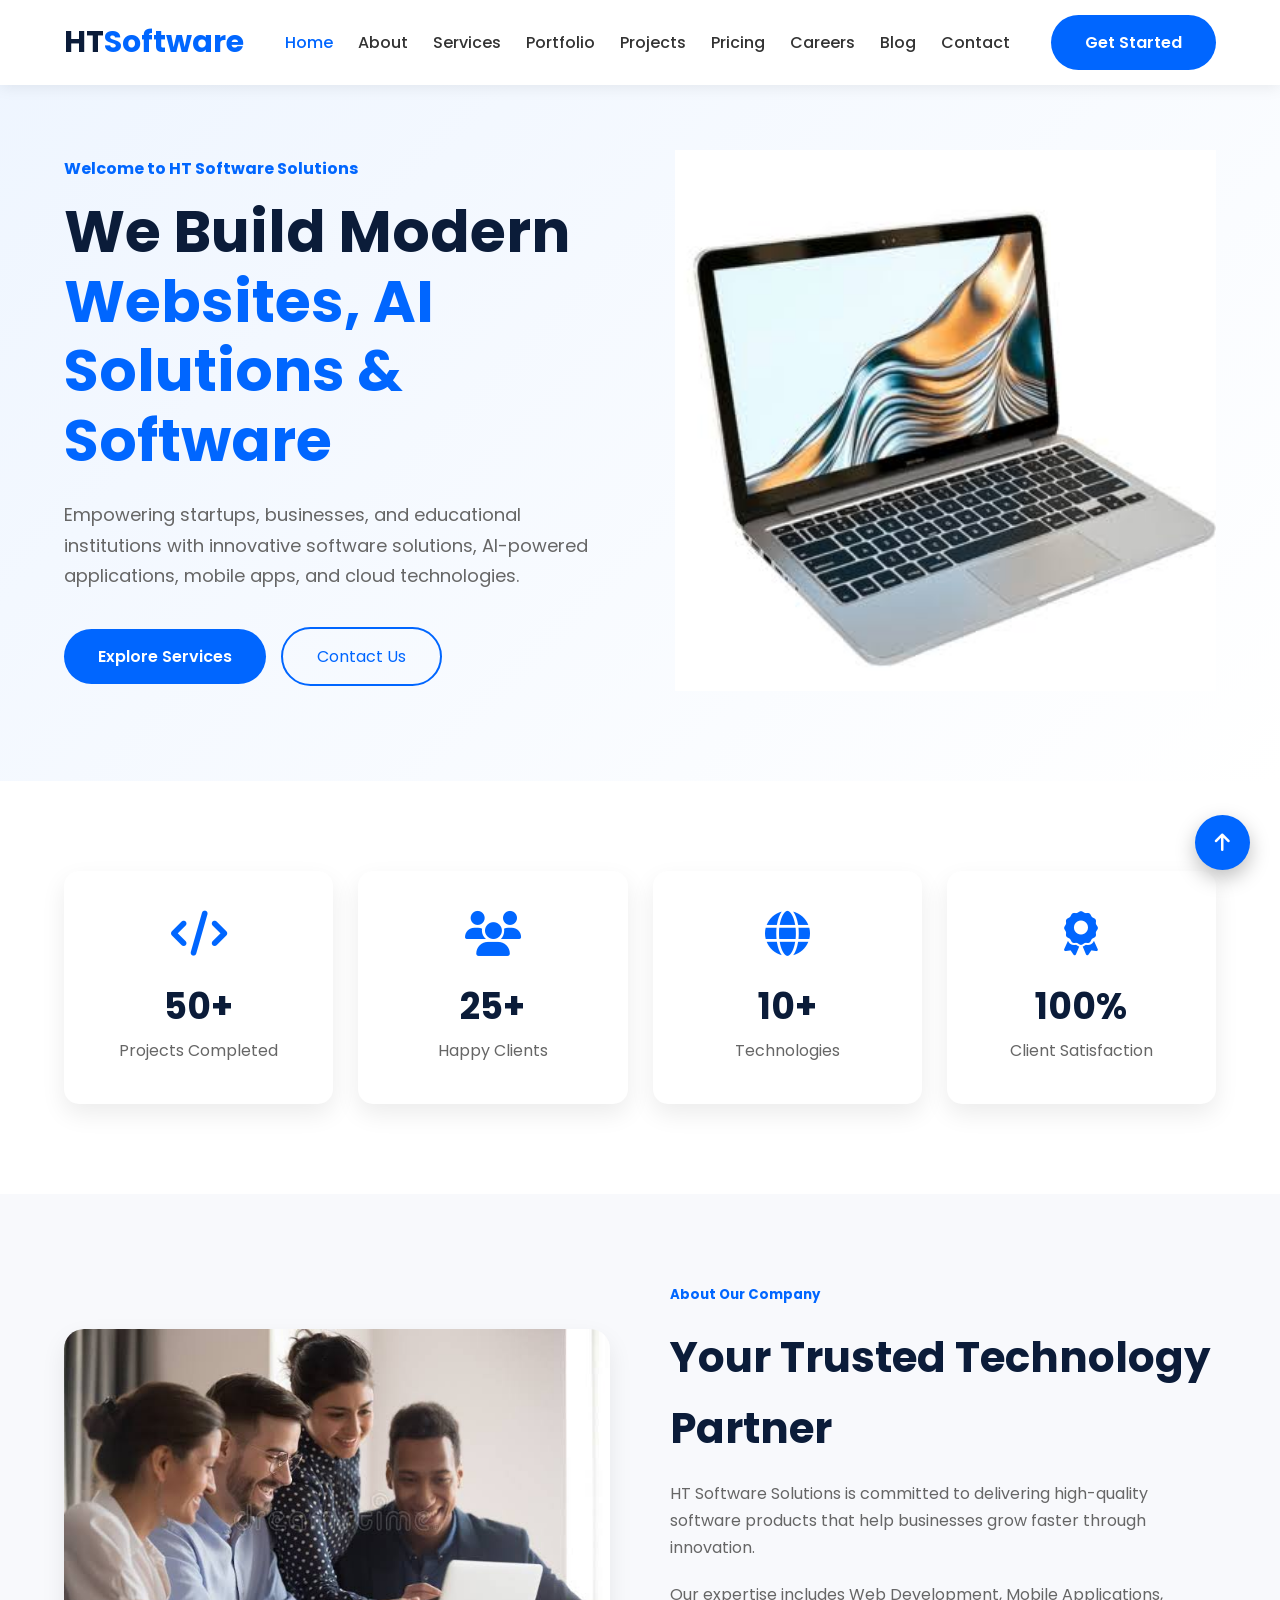
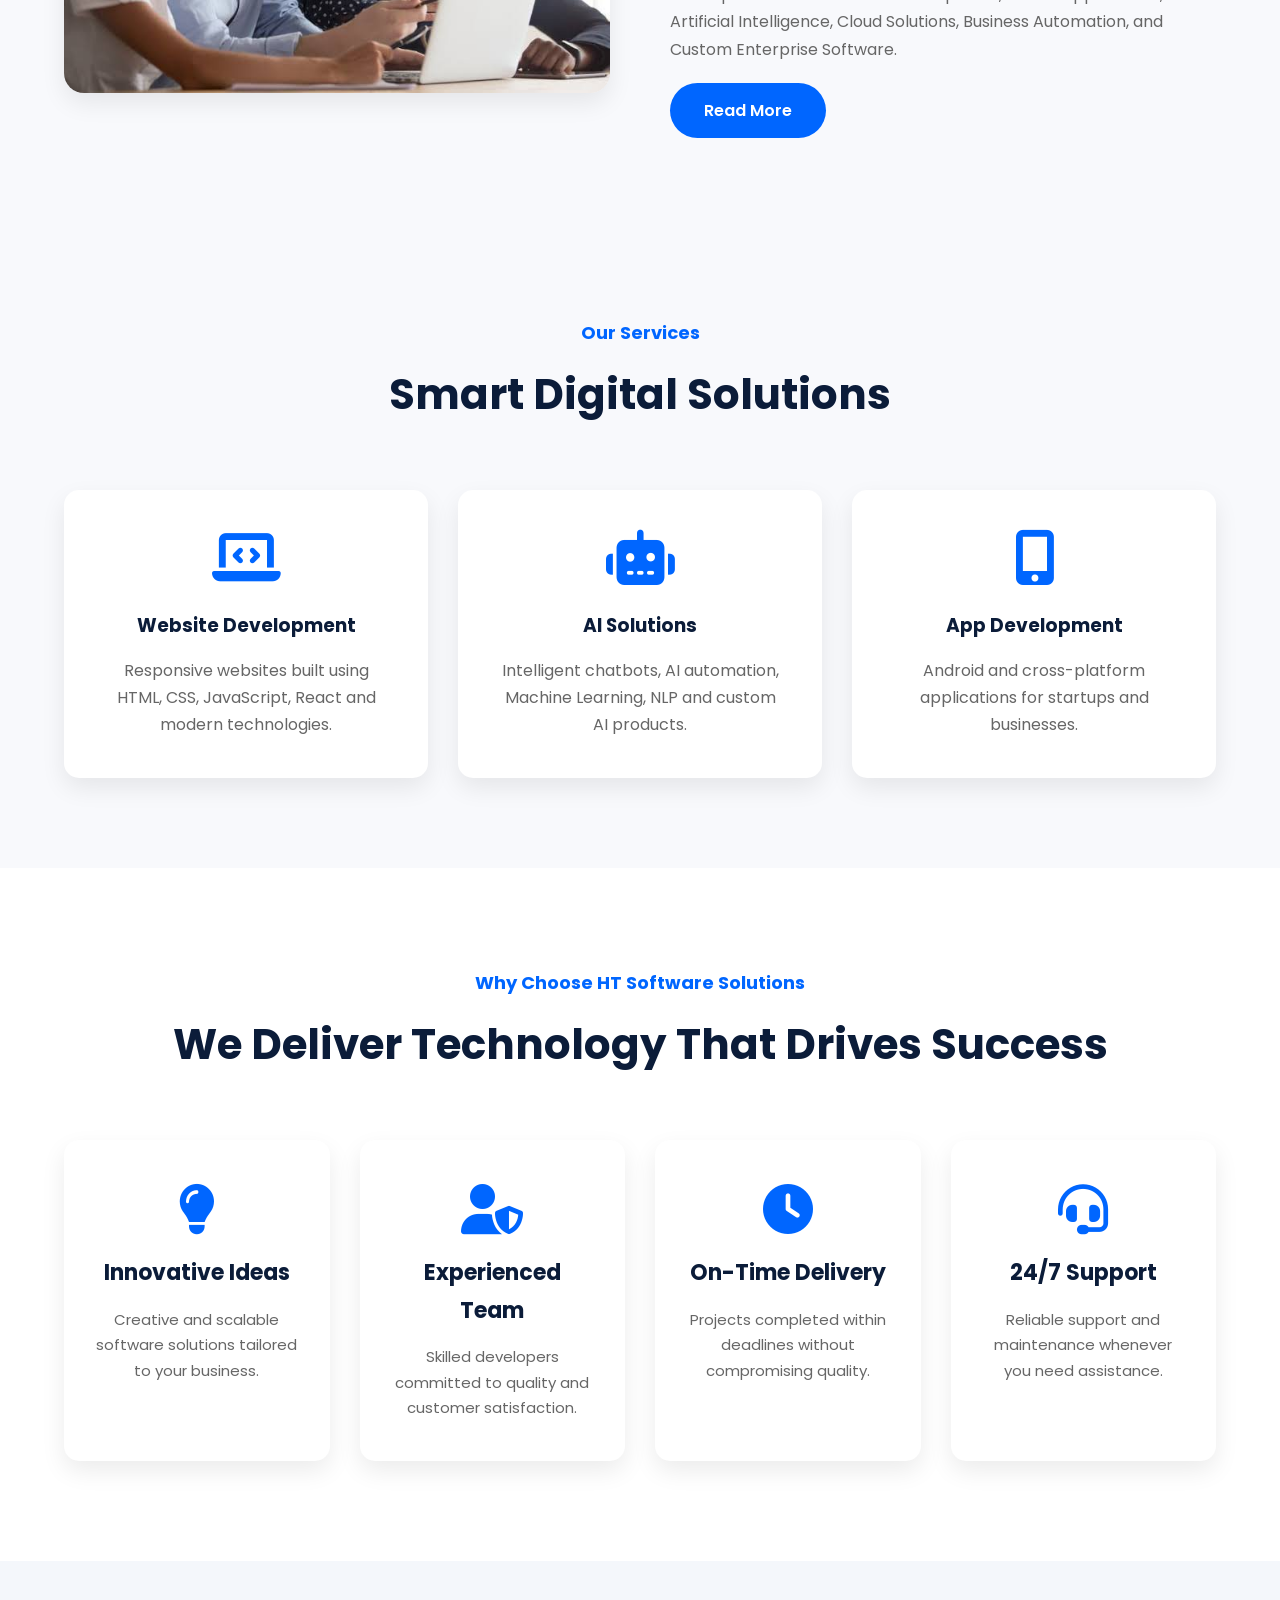
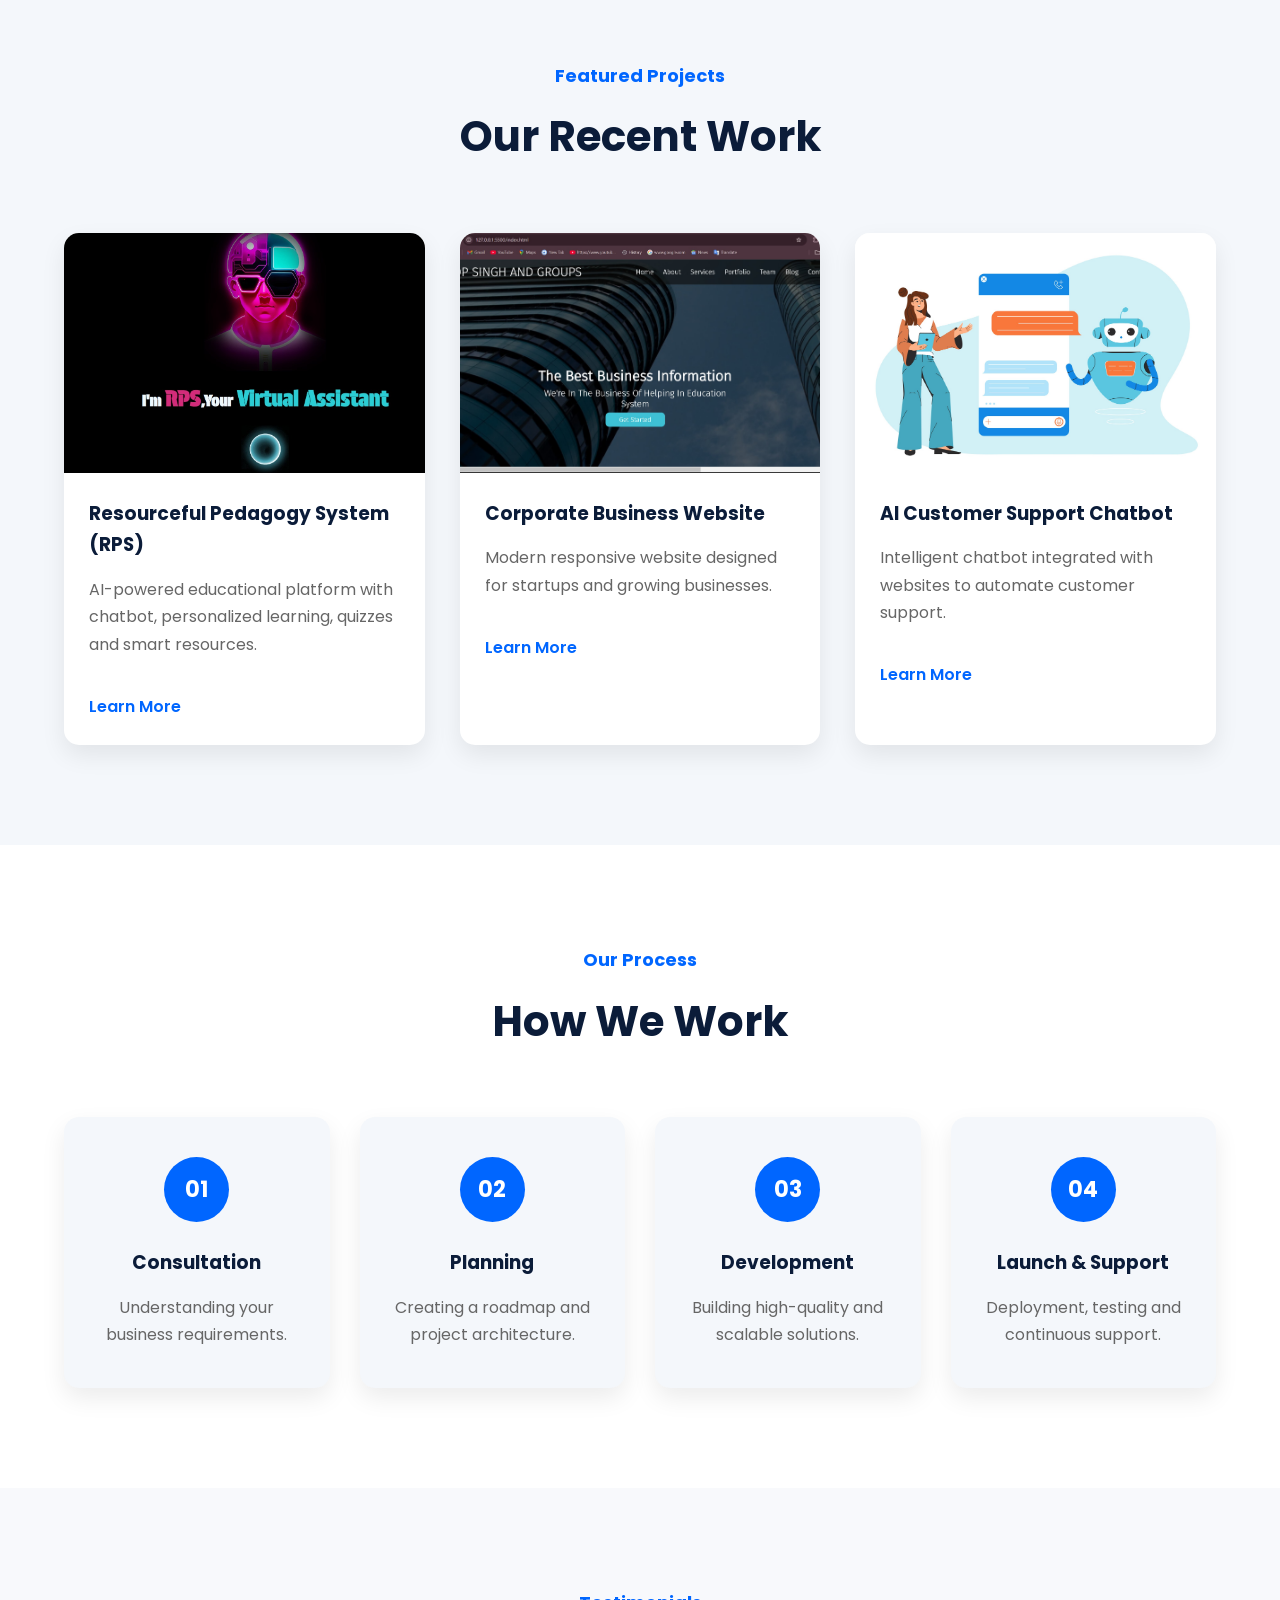
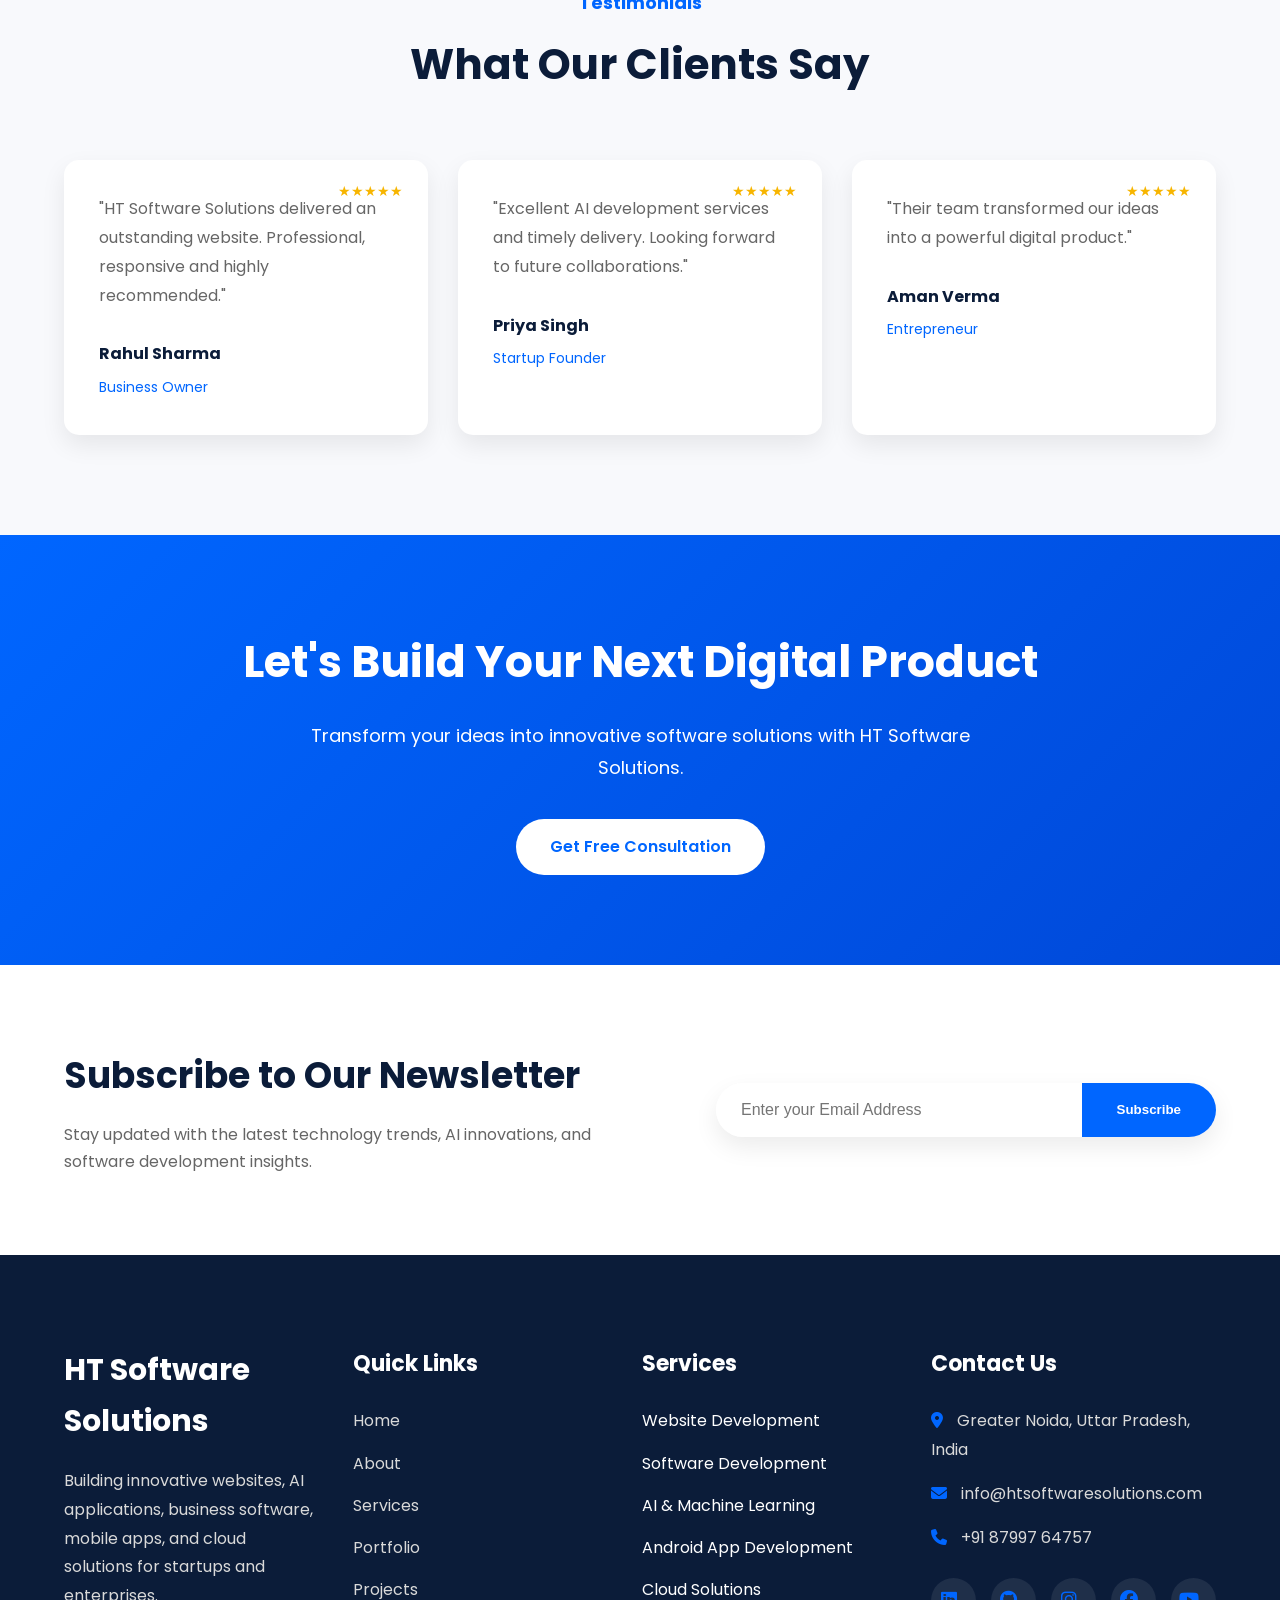
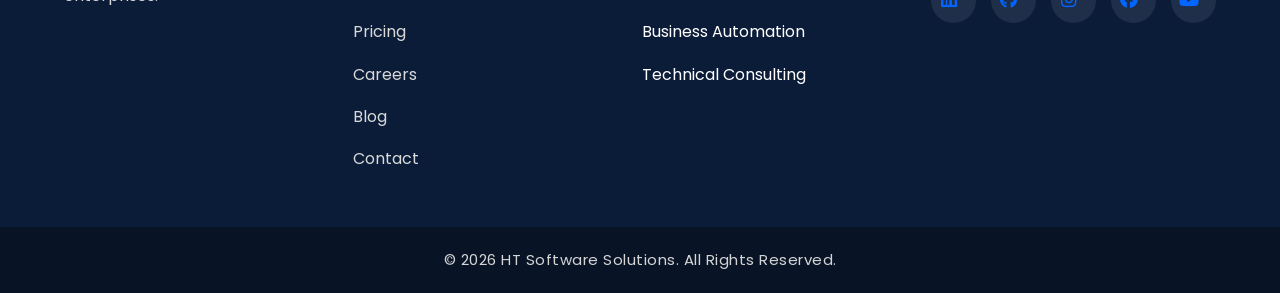
==== index.html @ bf79bd8c "Update index.html" ====
<!DOCTYPE html>
<html lang="en">

<head> 
    <meta charset="UTF-8"> 
    <meta name="viewport" content="width=device-width, initial-scale=1.0"> 
    <title>HT Software Solutions | AI & Software Development</title> 
    <meta name="description" content="HT Software Solutions provides Website Development, AI Solutions, Mobile Apps, Cloud Services and Custom Software Development.">
    <link rel="canonical" href="https://00001himanshu.github.io/HT-Software-Solutions/">

<meta property="og:title" content="HT Software Solutions | AI & Software Development">
<meta property="og:description" content="HT Software Solutions provides Website Development, AI Solutions, Mobile Apps, Cloud Services and Custom Software Development.">
<meta property="og:type" content="website">
<meta property="og:url" content="https://00001himanshu.github.io/HT-Software-Solutions/">
<meta property="og:image" content="https://00001himanshu.github.io/HT-Software-Solutions/favicon.png">

<meta name="twitter:card" content="summary_large_image">
<meta name="twitter:title" content="HT Software Solutions | AI & Software Development">
<meta name="twitter:description" content="Website Development, AI Solutions and Software Development Services.">
<meta name="twitter:image" content="https://00001himanshu.github.io/HT-Software-Solutions/favicon.png">
    
    <link rel="stylesheet" href="style.css"> 
    <link rel="stylesheet" href="responsive.css">
     <link rel="icon" type="image/png" href="favicon.png"> 
    <!-- Google Font --> 
    <link rel="preconnect" href="https://fonts.googleapis.com"> 
    <link href="https://fonts.googleapis.com/css2?family=Poppins:wght@300;400;500;600;700&display=swap" rel="stylesheet"> 
    <!-- Font Awesome -->
    <link rel="stylesheet" href="https://cdnjs.cloudflare.com/ajax/libs/font-awesome/6.6.0/css/all.min.css"> 
    <meta name="google-site-verification" content="qLuI6rU2NaeIdVQPxKvA03P9sPyZYE_vj6pDV_HA2oU" /> 
    <meta name="google-site-verification" content="qLuI6rU2NaeIdVQPxKvA03P9sPyZYE_vj6pDV_HA2oU" /> 
<script type="application/ld+json">
{
  "@context": "https://schema.org",
  "@type": "Organization",
  "name": "HT Software Solutions",
  "url": "https://00001himanshu.github.io/HT-Software-Solutions/",
  "logo": "https://00001himanshu.github.io/HT-Software-Solutions/favicon.png",
  "founder": {
    "@type": "Person",
    "name": "Himanshu Tonger"
  },
  "description": "HT Software Solutions provides Website Development, AI Solutions, Mobile App Development, Cloud Services and Custom Software Development.",
  "sameAs": [
    "https://github.com/00001HIMANSHU",
    "https://www.linkedin.com/in/himanshu-tonger-963310222/"
  ]
}
</script>
</head>
<body>

    <!-- ==========================
            HEADER
    =========================== -->

    <header>

        <div class="container">

            <div class="logo">
                <h2>HT<span>Software</span></h2>
            </div>

            <nav>

                <ul>

                    <li><a href="#" class="active">Home</a></li>

                    <li><a href="about.html">About</a></li>

                    <li><a href="services.html">Services</a></li>

                    <li><a href="portfolio.html">Portfolio</a></li>

                    <li><a href="projects.html">Projects</a></li>

                    <li><a href="pricing.html">Pricing</a></li>

                    <li><a href="careers.html">Careers</a></li>

                    <li><a href="blog.html">Blog</a></li>

                    <li><a href="contact.html">Contact</a></li>

                </ul>

            </nav>

            <a href="contact.html" class="btn">Get Started</a>

        </div>

    </header>

    <!-- ==========================
            HERO SECTION
    =========================== -->

    <section class="hero">

        <div class="container hero-content">

            <div class="hero-left">

                <h4>Welcome to HT Software Solutions</h4>

                <h1>
                    We Build Modern
                    <span>Websites, AI Solutions & Software</span>
                </h1>

                <p>

                    Empowering startups, businesses, and educational
                    institutions with innovative software solutions,
                    AI-powered applications, mobile apps,
                    and cloud technologies.

                </p>

                <div class="hero-buttons">

                    <a href="services.html" class="btn">
                        Explore Services
                    </a>

                    <a href="contact.html" class="btn-outline">
                        Contact Us
                    </a>

                </div>

            </div>

            <div class="hero-right">

                <img src="hero.png"
                    alt="Software Development">

            </div>

        </div>

    </section>

    <!-- ==========================
          COMPANY STATS
    =========================== -->

    <section class="stats">

        <div class="container">

            <div class="stat-box">

                <i class="fa-solid fa-code"></i>

                <h2>50+</h2>

                <p>Projects Completed</p>

            </div>

            <div class="stat-box">

                <i class="fa-solid fa-users"></i>

                <h2>25+</h2>

                <p>Happy Clients</p>

            </div>

            <div class="stat-box">

                <i class="fa-solid fa-globe"></i>

                <h2>10+</h2>

                <p>Technologies</p>

            </div>

            <div class="stat-box">

                <i class="fa-solid fa-award"></i>

                <h2>100%</h2>

                <p>Client Satisfaction</p>

            </div>

        </div>

    </section>

    <!-- ==========================
            ABOUT
    =========================== -->

    <section class="about-home">

        <div class="container about-grid">

            <div class="about-image">

                <img src="about.png"
                    alt="About HT Software Solutions">

            </div>

            <div class="about-text">

                <h5>About Our Company</h5>

                <h2>

                    Your Trusted Technology Partner

                </h2>

                <p>

                    HT Software Solutions is committed to delivering
                    high-quality software products that help businesses
                    grow faster through innovation.

                </p>

                <p>

                    Our expertise includes Web Development,
                    Mobile Applications,
                    Artificial Intelligence,
                    Cloud Solutions,
                    Business Automation,
                    and Custom Enterprise Software.

                </p>

                <a href="about.html" class="btn">

                    Read More

                </a>

            </div>

        </div>

    </section>

    <!-- ==========================
         SERVICES PREVIEW
    =========================== -->

    <section class="services-home">

        <div class="container">

            <div class="section-title">

                <h5>Our Services</h5>

                <h2>

                    Smart Digital Solutions

                </h2>

            </div>

            <div class="service-grid">

                <div class="service-card">

                    <i class="fa-solid fa-laptop-code"></i>

                    <h3>Website Development</h3>

                    <p>

                        Responsive websites built using
                        HTML, CSS, JavaScript,
                        React and modern technologies.

                    </p>

                </div>

                <div class="service-card">

                    <i class="fa-solid fa-robot"></i>

                    <h3>AI Solutions</h3>

                    <p>

                        Intelligent chatbots,
                        AI automation,
                        Machine Learning,
                        NLP and custom AI products.

                    </p>

                </div>

                <div class="service-card">

                    <i class="fa-solid fa-mobile-screen-button"></i>

                    <h3>App Development</h3>

                    <p>

                        Android and cross-platform
                        applications for startups
                        and businesses.

                    </p>

                </div>

            </div>

        </div>

    </section>
        <!-- ==========================
          WHY CHOOSE US
    =========================== -->

    <section class="why-us">

        <div class="container">

            <div class="section-title">

                <h5>Why Choose HT Software Solutions</h5>

                <h2>We Deliver Technology That Drives Success</h2>

            </div>

            <div class="why-grid">

                <div class="why-card">
                    <i class="fa-solid fa-lightbulb"></i>
                    <h3>Innovative Ideas</h3>
                    <p>Creative and scalable software solutions tailored to your business.</p>
                </div>

                <div class="why-card">
                    <i class="fa-solid fa-user-shield"></i>
                    <h3>Experienced Team</h3>
                    <p>Skilled developers committed to quality and customer satisfaction.</p>
                </div>

                <div class="why-card">
                    <i class="fa-solid fa-clock"></i>
                    <h3>On-Time Delivery</h3>
                    <p>Projects completed within deadlines without compromising quality.</p>
                </div>

                <div class="why-card">
                    <i class="fa-solid fa-headset"></i>
                    <h3>24/7 Support</h3>
                    <p>Reliable support and maintenance whenever you need assistance.</p>
                </div>

            </div>

        </div>

    </section>

    <!-- ==========================
          FEATURED PROJECTS
    =========================== -->

    <section class="projects">

        <div class="container">

            <div class="section-title">

                <h5>Featured Projects</h5>

                <h2>Our Recent Work</h2>

            </div>

            <div class="project-grid">

                <div class="project-card">

                    <img src="project1.jpg" alt="RPS Project">

                    <div class="project-content">

                        <h3>Resourceful Pedagogy System (RPS)</h3>

                        <p>
                            AI-powered educational platform with chatbot,
                            personalized learning, quizzes and smart resources.
                        </p>

                        <a href="projects.html" class="btn-small">
                            Learn More
                        </a>

                    </div>

                </div>

                <div class="project-card">

                    <img src="project2.jpg" alt="Business Website">

                    <div class="project-content">

                        <h3>Corporate Business Website</h3>

                        <p>
                            Modern responsive website designed for startups
                            and growing businesses.
                        </p>

                        <a href="projects.html" class="btn-small">
                            Learn More
                        </a>

                    </div>

                </div>

                <div class="project-card">

                    <img src="project3.jpg" alt="AI Chatbot">

                    <div class="project-content">

                        <h3>AI Customer Support Chatbot</h3>

                        <p>
                            Intelligent chatbot integrated with websites
                            to automate customer support.
                        </p>

                        <a href="projects.html" class="btn-small">
                            Learn More
                        </a>

                    </div>

                </div>

            </div>

        </div>

    </section>

    <!-- ==========================
            OUR PROCESS
    =========================== -->

    <section class="process">

        <div class="container">

            <div class="section-title">

                <h5>Our Process</h5>

                <h2>How We Work</h2>

            </div>

            <div class="process-grid">

                <div class="process-card">
                    <span>01</span>
                    <h3>Consultation</h3>
                    <p>Understanding your business requirements.</p>
                </div>

                <div class="process-card">
                    <span>02</span>
                    <h3>Planning</h3>
                    <p>Creating a roadmap and project architecture.</p>
                </div>

                <div class="process-card">
                    <span>03</span>
                    <h3>Development</h3>
                    <p>Building high-quality and scalable solutions.</p>
                </div>

                <div class="process-card">
                    <span>04</span>
                    <h3>Launch & Support</h3>
                    <p>Deployment, testing and continuous support.</p>
                </div>

            </div>

        </div>

    </section>

    <!-- ==========================
            TESTIMONIALS
    =========================== -->

    <section class="testimonials">

        <div class="container">

            <div class="section-title">

                <h5>Testimonials</h5>

                <h2>What Our Clients Say</h2>

            </div>

            <div class="testimonial-grid">

                <div class="testimonial-card">

                    <p>
                        "HT Software Solutions delivered an outstanding website.
                        Professional, responsive and highly recommended."
                    </p>

                    <h4>Rahul Sharma</h4>

                    <span>Business Owner</span>

                </div>

                <div class="testimonial-card">

                    <p>
                        "Excellent AI development services and timely delivery.
                        Looking forward to future collaborations."
                    </p>

                    <h4>Priya Singh</h4>

                    <span>Startup Founder</span>

                </div>

                <div class="testimonial-card">

                    <p>
                        "Their team transformed our ideas into a powerful
                        digital product."
                    </p>

                    <h4>Aman Verma</h4>

                    <span>Entrepreneur</span>

                </div>

            </div>

        </div>

    </section>

    <!-- ==========================
            CALL TO ACTION
    =========================== -->

    <section class="cta">

        <div class="container">

            <h2>Let's Build Your Next Digital Product</h2>

            <p>
                Transform your ideas into innovative software solutions with
                HT Software Solutions.
            </p>

            <a href="contact.html" class="btn">
                Get Free Consultation
            </a>

        </div>

    </section>
        <!-- ==========================
            NEWSLETTER
    =========================== -->

    <section class="newsletter">

        <div class="container newsletter-content">

            <div class="newsletter-text">

                <h2>Subscribe to Our Newsletter</h2>

                <p>
                    Stay updated with the latest technology trends,
                    AI innovations, and software development insights.
                </p>

            </div>

            <div class="newsletter-form">

                <form>

                    <input type="email"
                        placeholder="Enter your Email Address">

                    <button type="submit" class="btn">
                        Subscribe
                    </button>

                </form>

            </div>

        </div>

    </section>

    <!-- ==========================
            FOOTER
    =========================== -->

    <footer>

        <div class="container footer-grid">

            <!-- Company -->

            <div class="footer-box">

                <h2>HT Software Solutions</h2>

                <p>

                    Building innovative websites,
                    AI applications,
                    business software,
                    mobile apps,
                    and cloud solutions for startups
                    and enterprises.

                </p>

            </div>

            <!-- Quick Links -->

            <div class="footer-box">

                <h3>Quick Links</h3>

                <ul>

                    <li><a href="#">Home</a></li>

                    <li><a href="about.html">About</a></li>

                    <li><a href="services.html">Services</a></li>

                    <li><a href="portfolio.html">Portfolio</a></li>

                    <li><a href="projects.html">Projects</a></li>

                    <li><a href="pricing.html">Pricing</a></li>

                    <li><a href="careers.html">Careers</a></li>

                    <li><a href="blog.html">Blog</a></li>

                    <li><a href="contact.html">Contact</a></li>

                </ul>

            </div>

            <!-- Services -->

            <div class="footer-box">

                <h3>Services</h3>

                <ul>

                    <li>Website Development</li>

                    <li>Software Development</li>

                    <li>AI & Machine Learning</li>

                    <li>Android App Development</li>

                    <li>Cloud Solutions</li>

                    <li>Business Automation</li>

                    <li>Technical Consulting</li>

                </ul>

            </div>

            <!-- Contact -->

            <div class="footer-box">

                <h3>Contact Us</h3>

                <p>

                    <i class="fa-solid fa-location-dot"></i>

                    Greater Noida, Uttar Pradesh, India

                </p>

                <p>

                    <i class="fa-solid fa-envelope"></i>

                    info@htsoftwaresolutions.com

                </p>

                <p>

                    <i class="fa-solid fa-phone"></i>

                    +91 87997 64757 

                </p>

                <div class="social-icons">

                    <a href="https://www.linkedin.com/in/himanshu-tonger-963310222/"><i class="fab fa-linkedin"></i></a>

                    <a href="https://github.com/00001HIMANSHU"><i class="fab fa-github"></i></a>

                    <a href="#"><i class="fab fa-instagram"></i></a>

                    <a href="#"><i class="fab fa-facebook"></i></a>

                    <a href="#"><i class="fab fa-youtube"></i></a>

                </div>

            </div>

        </div>

    </footer>

    <!-- Copyright -->

    <section class="copyright">

        <div class="container">

            <p>

                © 2026 HT Software Solutions.
                All Rights Reserved.

            </p>

        </div>

    </section>

    <!-- Back To Top Button -->

    <button id="topBtn">

        <i class="fa-solid fa-arrow-up"></i>

    </button>

    <!-- JavaScript -->

    <script src="js/script.js"></script>

</body>

</html>
---- style.css ----
/*======================================
        HT SOFTWARE SOLUTIONS
            STYLE.CSS
=======================================*/

/* Google Font */

@import url('https://fonts.googleapis.com/css2?family=Poppins:wght@300;400;500;600;700;800&display=swap');

/*======================================
            RESET
=======================================*/

*{
    margin:0;
    padding:0;
    box-sizing:border-box;
    scroll-behavior:smooth;
}

html{
    scroll-behavior:smooth;
}

body{

    font-family:'Poppins',sans-serif;
    background:#f8f9fc;
    color:#222;
    line-height:1.7;

}

/*======================================
        ROOT COLORS
=======================================*/

:root{

    --primary:#0066ff;
    --secondary:#0b1c39;
    --white:#ffffff;
    --light:#f4f7fb;
    --dark:#111827;
    --gray:#666;
    --shadow:0 10px 25px rgba(0,0,0,.08);
    --radius:12px;

}

/*======================================
        COMMON
=======================================*/

.container{

    width:90%;
    max-width:1200px;
    margin:auto;

}

section{

    padding:90px 0;

}

img{

    width:100%;
    display:block;

}

a{

    text-decoration:none;

}

ul{

    list-style:none;

}

.section-title{

    text-align:center;
    margin-bottom:60px;

}

.section-title h5{

    color:var(--primary);
    font-size:18px;
    margin-bottom:10px;

}

.section-title h2{

    font-size:42px;
    color:var(--secondary);

}

/*======================================
        BUTTONS
=======================================*/

.btn{

    display:inline-block;
    padding:14px 34px;
    background:var(--primary);
    color:#fff;
    border-radius:50px;
    transition:.4s;
    font-weight:600;

}

.btn:hover{

    background:var(--secondary);
    transform:translateY(-3px);

}

.btn-outline{

    display:inline-block;
    padding:14px 34px;
    border:2px solid var(--primary);
    border-radius:50px;
    color:var(--primary);
    margin-left:15px;
    transition:.4s;

}

.btn-outline:hover{

    background:var(--primary);
    color:#fff;

}

.btn-small{

    display:inline-block;
    margin-top:15px;
    color:var(--primary);
    font-weight:600;

}

/*======================================
        HEADER
=======================================*/

header{

    position:fixed;
    top:0;
    left:0;
    width:100%;
    background:#fff;
    z-index:999;
    box-shadow:0 2px 15px rgba(0,0,0,.08);

}

header .container{

    display:flex;
    justify-content:space-between;
    align-items:center;
    height:85px;

}

.logo h2{

    color:var(--secondary);
    font-size:30px;

}

.logo span{

    color:var(--primary);

}

nav ul{

    display:flex;
    gap:25px;

}

nav ul li a{

    color:#333;
    font-weight:500;
    transition:.3s;

}

nav ul li a:hover{

    color:var(--primary);

}

.active{

    color:var(--primary);

}

/*======================================
        HERO
=======================================*/

.hero{

    padding-top:150px;
    background:linear-gradient(135deg,#eef5ff,#ffffff);

}

.hero-content{

    display:grid;
    grid-template-columns:repeat(2,1fr);
    align-items:center;
    gap:70px;

}

.hero-left h4{

    color:var(--primary);
    margin-bottom:15px;

}

.hero-left h1{

    font-size:58px;
    color:var(--secondary);
    line-height:1.2;
    margin-bottom:25px;

}

.hero-left h1 span{

    color:var(--primary);

}

.hero-left p{

    color:#666;
    font-size:18px;
    margin-bottom:35px;

}

.hero-buttons{

    display:flex;
    align-items:center;

}

.hero-right img{

    animation:float 4s ease-in-out infinite;

}

/*======================================
        STATS
=======================================*/

.stats{

    background:#fff;

}

.stats .container{

    display:grid;
    grid-template-columns:repeat(4,1fr);
    gap:25px;

}

.stat-box{

    background:#fff;
    text-align:center;
    padding:40px 25px;
    border-radius:15px;
    box-shadow:var(--shadow);
    transition:.4s;

}

.stat-box:hover{

    transform:translateY(-10px);

}

.stat-box i{

    font-size:45px;
    color:var(--primary);
    margin-bottom:20px;

}

.stat-box h2{

    color:var(--secondary);
    font-size:36px;

}

.stat-box p{

    color:#666;

}

/*======================================
        ABOUT
=======================================*/

.about-grid{

    display:grid;
    grid-template-columns:repeat(2,1fr);
    gap:60px;
    align-items:center;

}

.about-text h5{

    color:var(--primary);

}

.about-text h2{

    font-size:42px;
    color:var(--secondary);
    margin:15px 0;

}

.about-text p{

    color:#666;
    margin-bottom:20px;

}

.about-image img{

    border-radius:20px;
    box-shadow:var(--shadow);

}

/*======================================
        SERVICES
=======================================*/

.services-home{

    background:#f8f9fc;

}

.service-grid{

    display:grid;
    grid-template-columns:repeat(3,1fr);
    gap:30px;

}

.service-card{

    background:#fff;
    border-radius:15px;
    padding:40px;
    text-align:center;
    transition:.4s;
    box-shadow:var(--shadow);

}

.service-card:hover{

    transform:translateY(-10px);

}

.service-card i{

    font-size:55px;
    color:var(--primary);
    margin-bottom:25px;

}

.service-card h3{

    color:var(--secondary);
    margin-bottom:15px;

}

.service-card p{

    color:#666;

}

/*======================================
        FLOAT ANIMATION
=======================================*/

@keyframes float{

0%{

transform:translateY(0px);

}

50%{

transform:translateY(-18px);

}

100%{

transform:translateY(0px);

}

}
/*======================================
        WHY CHOOSE US
=======================================*/

.why-us{
    background:#ffffff;
}

.why-grid{
    display:grid;
    grid-template-columns:repeat(4,1fr);
    gap:30px;
    margin-top:50px;
}

.why-card{
    background:#fff;
    padding:40px 30px;
    border-radius:15px;
    text-align:center;
    box-shadow:var(--shadow);
    transition:.4s;
    border-top:4px solid transparent;
}

.why-card:hover{
    transform:translateY(-10px);
    border-top:4px solid var(--primary);
}

.why-card i{
    font-size:50px;
    color:var(--primary);
    margin-bottom:20px;
}

.why-card h3{
    color:var(--secondary);
    margin-bottom:15px;
    font-size:22px;
}

.why-card p{
    color:var(--gray);
    font-size:15px;
}


/*======================================
        FEATURED PROJECTS
=======================================*/

.projects{
    background:var(--light);
}

.project-grid{
    display:grid;
    grid-template-columns:repeat(3,1fr);
    gap:35px;
    margin-top:50px;
}

.project-card{
    background:#fff;
    border-radius:15px;
    overflow:hidden;
    box-shadow:var(--shadow);
    transition:.4s;
}

.project-card:hover{
    transform:translateY(-10px);
}

.project-card img{
    width:100%;
    height:240px;
    object-fit:cover;
}

.project-content{
    padding:25px;
}

.project-content h3{
    color:var(--secondary);
    margin-bottom:15px;
}

.project-content p{
    color:var(--gray);
    margin-bottom:20px;
}

.project-content .btn-small{
    color:var(--primary);
    font-weight:600;
}

.project-content .btn-small:hover{
    color:var(--secondary);
}


/*======================================
        OUR PROCESS
=======================================*/

.process{
    background:#fff;
}

.process-grid{
    display:grid;
    grid-template-columns:repeat(4,1fr);
    gap:30px;
    margin-top:60px;
}

.process-card{
    background:var(--light);
    border-radius:15px;
    padding:40px 25px;
    text-align:center;
    position:relative;
    transition:.4s;
    box-shadow:var(--shadow);
}

.process-card:hover{
    background:var(--primary);
    transform:translateY(-8px);
}

.process-card span{

    width:65px;
    height:65px;

    background:var(--primary);
    color:#fff;

    display:flex;
    align-items:center;
    justify-content:center;

    margin:auto;
    margin-bottom:25px;

    border-radius:50%;

    font-size:22px;
    font-weight:700;

}

.process-card:hover span{
    background:#fff;
    color:var(--primary);
}

.process-card h3{
    color:var(--secondary);
    margin-bottom:15px;
}

.process-card:hover h3{
    color:#fff;
}

.process-card p{
    color:var(--gray);
}

.process-card:hover p{
    color:#fff;
}


/*======================================
        SECTION SPACING
=======================================*/

.projects,
.process,
.why-us{

    padding:100px 0;

}


/*======================================
        CARD HOVER EFFECT
=======================================*/

.project-card,
.process-card,
.why-card{

    cursor:pointer;

}


/*======================================
        IMAGE EFFECTS
=======================================*/

.project-card img{

    transition:.5s;

}

.project-card:hover img{

    transform:scale(1.08);

}


/*======================================
        SCROLL ANIMATION READY
=======================================*/

.reveal{

    opacity:0;
    transform:translateY(60px);
    transition:all .8s ease;

}

.reveal.active{

    opacity:1;
    transform:translateY(0);

}


/*======================================
        SMOOTH TRANSITIONS
=======================================*/

.project-card,
.project-content,
.why-card,
.process-card{

    transition:all .4s ease;

}
/*======================================
        TESTIMONIALS SECTION
=======================================*/

.testimonials{
    background:#f8f9fc;
    padding:100px 0;
}

.testimonial-grid{
    display:grid;
    grid-template-columns:repeat(3,1fr);
    gap:30px;
    margin-top:50px;
}

.testimonial-card{

    background:#fff;
    padding:35px;
    border-radius:15px;
    box-shadow:var(--shadow);
    transition:.4s;
    position:relative;
    overflow:hidden;

}

.testimonial-card::before{

    content:"★★★★★";
    position:absolute;
    top:20px;
    right:25px;
    color:#f7b500;
    font-size:14px;

}

.testimonial-card:hover{

    transform:translateY(-10px);

}

.testimonial-card p{

    color:var(--gray);
    margin-bottom:30px;
    line-height:1.8;

}

.testimonial-card h4{

    color:var(--secondary);
    margin-bottom:5px;

}

.testimonial-card span{

    color:var(--primary);
    font-size:14px;

}


/*======================================
        CALL TO ACTION
=======================================*/

.cta{

    padding:90px 0;
    background:linear-gradient(135deg,var(--primary),#0048d8);
    color:#fff;
    text-align:center;

}

.cta h2{

    font-size:44px;
    margin-bottom:20px;

}

.cta p{

    max-width:700px;
    margin:0 auto 35px;
    font-size:18px;
    line-height:1.8;

}

.cta .btn{

    background:#fff;
    color:var(--primary);
    font-weight:600;

}

.cta .btn:hover{

    background:var(--secondary);
    color:#fff;

}


/*======================================
        NEWSLETTER
=======================================*/

.newsletter{

    padding:80px 0;
    background:#ffffff;

}

.newsletter-content{

    display:flex;
    justify-content:space-between;
    align-items:center;
    gap:40px;
    flex-wrap:wrap;

}

.newsletter-text{

    flex:1;

}

.newsletter-text h2{

    color:var(--secondary);
    margin-bottom:15px;
    font-size:36px;

}

.newsletter-text p{

    color:var(--gray);
    max-width:550px;

}

.newsletter-form{

    flex:1;
    display:flex;
    justify-content:flex-end;

}

.newsletter-form form{

    width:100%;
    max-width:500px;
    display:flex;
    background:#fff;
    border-radius:60px;
    overflow:hidden;
    box-shadow:var(--shadow);

}

.newsletter-form input{

    flex:1;
    border:none;
    outline:none;
    padding:18px 25px;
    font-size:16px;

}

.newsletter-form button{

    border:none;
    border-radius:0;
    cursor:pointer;
    padding:0 35px;

}


/*======================================
        HOVER EFFECTS
=======================================*/

.newsletter-form button:hover{

    background:var(--secondary);

}

.testimonial-card,
.cta .btn,
.newsletter-form button{

    transition:.4s;

}
/*======================================
            FOOTER
======================================*/

footer{

    background:var(--secondary);
    color:#fff;
    padding:90px 0 40px;

}

.footer-grid{

    display:grid;
    grid-template-columns:repeat(4,1fr);
    gap:40px;

}

.footer-box h2{

    font-size:30px;
    margin-bottom:20px;
    color:#fff;

}

.footer-box h3{

    font-size:22px;
    margin-bottom:25px;
    color:#fff;

}

.footer-box p{

    color:#d9d9d9;
    line-height:1.8;
    margin-bottom:15px;

}

.footer-box ul{

    padding:0;

}

.footer-box ul li{

    margin-bottom:15px;

}

.footer-box ul li a{

    color:#d9d9d9;
    text-decoration:none;
    transition:.3s;

}

.footer-box ul li a:hover{

    color:var(--primary);
    padding-left:8px;

}

.footer-box i{

    color:var(--primary);
    margin-right:10px;

}

/*======================================
        SOCIAL ICONS
======================================*/

.social-icons{

    display:flex;
    gap:15px;
    margin-top:25px;

}

.social-icons a{

    width:45px;
    height:45px;

    display:flex;
    justify-content:center;
    align-items:center;

    background:#ffffff15;

    border-radius:50%;

    color:#fff;

    transition:.4s;

    font-size:18px;

}

.social-icons a:hover{

    background:var(--primary);

    transform:translateY(-6px);

}
/*======================================
        COPYRIGHT
======================================*/

.copyright{

    background:#081426;
    padding:20px 0;
    text-align:center;

}

.copyright p{

    color:#d5d5d5;
    font-size:15px;
    letter-spacing:.5px;

}

/*======================================
        BACK TO TOP BUTTON
======================================*/

#topBtn{

    position:fixed;
    bottom:30px;
    right:30px;

    width:55px;
    height:55px;

    border:none;
    border-radius:50%;

    background:var(--primary);
    color:#fff;

    font-size:20px;

    cursor:pointer;

    display:flex;
    justify-content:center;
    align-items:center;

    box-shadow:0 8px 20px rgba(0,0,0,.25);

    transition:.4s;

    z-index:999;

}

#topBtn:hover{

    background:var(--secondary);

    transform:translateY(-6px);

}

/*======================================
        FOOTER HOVER EFFECTS
======================================*/

.footer-box{

    transition:.4s;

}

.footer-box:hover{

    transform:translateY(-5px);

}

.footer-box h2,
.footer-box h3{

    transition:.3s;

}

.footer-box:hover h2,
.footer-box:hover h3{

    color:var(--primary);

}

/*======================================
        LINK EFFECTS
======================================*/

.footer-box ul li{

    transition:.3s;

}

.footer-box ul li:hover{

    transform:translateX(6px);

}

/*======================================
        ICON EFFECTS
======================================*/

.footer-box i{

    transition:.3s;

}

.footer-box:hover i{

    color:#4da3ff;

}

/*======================================
        SELECTION COLOR
======================================*/

::selection{

    background:var(--primary);
    color:#fff;

}

::-moz-selection{

    background:var(--primary);
    color:#fff;

}

/*======================================
        SCROLLBAR
======================================*/

::-webkit-scrollbar{

    width:10px;

}

::-webkit-scrollbar-track{

    background:#ececec;

}

::-webkit-scrollbar-thumb{

    background:var(--primary);
    border-radius:20px;

}

::-webkit-scrollbar-thumb:hover{

    background:var(--secondary);

}

/*======================================
        UTILITY CLASSES
======================================*/

.text-center{

    text-align:center;

}

.mt-30{

    margin-top:30px;

}

.mt-50{

    margin-top:50px;

}

.mb-30{

    margin-bottom:30px;

}

.mb-50{

    margin-bottom:50px;

}

.shadow{

    box-shadow:var(--shadow);

}

.rounded{

    border-radius:var(--radius);

}

/*======================================
/*======================================
        RESPONSIVE DESIGN
======================================*/

/* Large Tablets */

@media (max-width:1024px){

.container{

    width:95%;

}

.hero-content,
.about-grid{

    grid-template-columns:1fr;
    text-align:center;

}

.hero-left{

    order:2;

}

.hero-right{

    order:1;

}

.hero-left h1{

    font-size:46px;

}

.stats .container,
.service-grid,
.project-grid,
.why-grid,
.process-grid,
.testimonial-grid,
.footer-grid{

    grid-template-columns:repeat(2,1fr);

}

.newsletter-content{

    flex-direction:column;
    text-align:center;

}

.newsletter-form{

    justify-content:center;

}

}


/*======================================
        TABLETS
======================================*/

@media (max-width:768px){

header .container{

    flex-direction:column;
    height:auto;
    padding:20px 0;

}

nav{

    margin:20px 0;

}

nav ul{

    flex-wrap:wrap;
    justify-content:center;
    gap:15px;

}

.hero{

    padding-top:180px;

}

.hero-left h1{

    font-size:38px;

}

.hero-left p{

    font-size:16px;

}

.hero-buttons{

    justify-content:center;
    flex-wrap:wrap;

}

.section-title h2{

    font-size:32px;

}

.stats .container,
.service-grid,
.project-grid,
.why-grid,
.process-grid,
.testimonial-grid,
.footer-grid{

    grid-template-columns:1fr;

}

.newsletter-form form{

    flex-direction:column;
    border-radius:15px;

}

.newsletter-form input{

    width:100%;

}

.newsletter-form button{

    width:100%;
    padding:18px;

}

.social-icons{

    justify-content:center;

}

}


/*======================================
        MOBILE
======================================*/

@media (max-width:576px){

section{

    padding:70px 0;

}

.logo h2{

    font-size:26px;

}

.hero-left h4{

    font-size:16px;

}

.hero-left h1{

    font-size:30px;

}

.hero-left p{

    font-size:15px;

}

.btn,
.btn-outline{

    width:100%;
    text-align:center;
    margin:10px 0;

}

.stat-box{

    padding:30px 20px;

}

.stat-box h2{

    font-size:30px;

}

.about-text h2{

    font-size:30px;

}

.section-title h2{

    font-size:28px;

}

.service-card,
.project-card,
.why-card,
.process-card,
.testimonial-card{

    padding:25px;

}

.footer-box{

    text-align:center;

}

.footer-box ul{

    padding:0;

}

.footer-box ul li{

    margin-bottom:12px;

}

.footer-box p{

    font-size:15px;

}

.cta h2{

    font-size:30px;

}

.cta p{

    font-size:15px;

}

.newsletter-text h2{

    font-size:28px;

}

.newsletter-text p{

    font-size:15px;

}

#topBtn{

    width:48px;
    height:48px;
    right:20px;
    bottom:20px;

}

}


/*======================================
        SIMPLE FADE ANIMATION
======================================*/

.fade-up{

    animation:fadeUp .8s ease;

}

@keyframes fadeUp{

0%{

opacity:0;
transform:translateY(40px);

}

100%{

opacity:1;
transform:translateY(0);

}

}


/*======================================
        IMAGE HOVER EFFECT
======================================*/

img{

    transition:.4s;

}

img:hover{

    transform:scale(1.02);

}


/*======================================
        CARD HOVER
======================================*/

.service-card:hover,
.project-card:hover,
.why-card:hover,
.process-card:hover,
.testimonial-card:hover{

    box-shadow:0 20px 40px rgba(0,0,0,.15);

}


/*======================================
        BUTTON TRANSITION
======================================*/

.btn,
.btn-outline,
.btn-small{

    transition:.35s;

}

.btn-small:hover{

    color:var(--secondary);

}


/*======================================
---- responsive.css ----
/* ===========================================
   Large Devices (1200px)
=========================================== */

@media (max-width:1200px){

.container{

    width:90%;

}

.hero h1{

    font-size:52px;

}

.section-title h2{

    font-size:38px;

}

}


/* ===========================================
   Laptop Devices (992px)
=========================================== */

@media (max-width:992px){

.container{

    width:92%;

}

header .container{

    display:flex;

    justify-content:space-between;

    align-items:center;

    flex-wrap:wrap;

}

.logo h2{

    font-size:28px;

}

nav{

    width:100%;

    margin-top:20px;

}

nav ul{

    display:flex;

    justify-content:center;

    flex-wrap:wrap;

    gap:18px;

}

nav ul li{

    list-style:none;

}

nav ul li a{

    font-size:15px;

}

.btn{

    padding:12px 24px;

    font-size:15px;

}

.section-title h2{

    font-size:34px;

}

.section-title p{

    width:90%;

    margin:auto;

}

}


/* ===========================================
   Tablet Devices (768px)
=========================================== */

@media (max-width:768px){

.container{

    width:94%;

}

header{

    padding:15px 0;

}

header .container{

    flex-direction:column;

}

.logo{

    margin-bottom:15px;

}

nav{

    margin-bottom:20px;

}

nav ul{

    flex-direction:column;

    align-items:center;

    gap:12px;

}

nav ul li a{

    display:block;

    padding:8px 0;

}

.btn{

    display:inline-block;

    padding:12px 25px;

}

.section-title{

    margin-bottom:40px;

}

.section-title h5{

    font-size:16px;

}

.section-title h2{

    font-size:30px;

}

.section-title p{

    width:100%;

    font-size:15px;

    line-height:1.8;

}

}


/* ===========================================
   Mobile Devices (576px)
=========================================== */

@media (max-width:576px){

.container{

    width:95%;

}

.logo h2{

    font-size:24px;

}

nav ul{

    gap:10px;

}

nav ul li a{

    font-size:14px;

}

.btn{

    width:100%;

    text-align:center;

    margin-top:10px;

}

.section-title h2{

    font-size:26px;

}

.section-title h5{

    font-size:15px;

}

.section-title p{

    font-size:14px;

}

}


/* ===========================================
   Small Mobile (400px)
=========================================== */

@media (max-width:400px){

.logo h2{

    font-size:22px;

}

nav ul li a{

    font-size:13px;

}

.section-title h2{

    font-size:22px;

}

.btn{

    padding:10px 20px;

    font-size:14px;

}

}



/* ===========================================
   HERO SECTION RESPONSIVE
=========================================== */

@media (max-width:1200px){

.hero h1{

    font-size:48px;

}

.hero p{

    font-size:16px;

}

.hero-buttons{

    gap:15px;

}

}

@media (max-width:992px){

.hero .hero-content{

    flex-direction:column;

    text-align:center;

}

.hero-left{

    margin-bottom:30px;

}

.hero h1{

    font-size:42px;

}

.hero-right img{

    width:80%;

}

}

@media (max-width:768px){

.hero h1{

    font-size:34px;

}

.hero p{

    font-size:15px;

}

.hero-right img{

    width:100%;

}

.hero-buttons{

    flex-direction:column;

    align-items:center;

}

}

@media (max-width:576px){

.hero h1{

    font-size:28px;

}

.hero p{

    font-size:14px;

}

}


/* ===========================================
   ABOUT SECTION RESPONSIVE
=========================================== */

@media (max-width:992px){

.about-grid{

    grid-template-columns:1fr;

    text-align:center;

}

.about-image img{

    width:80%;

    margin:auto;

}

}

@media (max-width:576px){

.about-image img{

    width:100%;

}

.about-text p{

    font-size:14px;

}

}


/* ===========================================
   SERVICES SECTION RESPONSIVE
=========================================== */

@media (max-width:1200px){

.service-grid{

    grid-template-columns:repeat(3,1fr);

    gap:20px;

}

}

@media (max-width:992px){

.service-grid{

    grid-template-columns:repeat(2,1fr);

}

}

@media (max-width:768px){

.service-grid{

    grid-template-columns:1fr;

}

.service-card{

    text-align:center;

}

}


/* ===========================================
   PROJECT / PORTFOLIO GRID
=========================================== */

@media (max-width:1200px){

.project-grid{

    grid-template-columns:repeat(3,1fr);

}

}

@media (max-width:992px){

.project-grid{

    grid-template-columns:repeat(2,1fr);

}

}

@media (max-width:768px){

.project-grid{

    grid-template-columns:1fr;

}

.project-card img{

    width:100%;

}

}


/* ===========================================
   STAT BOXES (USED IN MULTIPLE PAGES)
=========================================== */

@media (max-width:992px){

.stats .container{

    grid-template-columns:repeat(2,1fr);

    gap:20px;

}

}

@media (max-width:576px){

.stats .container{

    grid-template-columns:1fr;

}

}


/* ===========================================
   WHY US / BENEFITS SECTION
=========================================== */

@media (max-width:992px){

.why-grid{

    grid-template-columns:repeat(2,1fr);

    gap:20px;

}

}

@media (max-width:768px){

.why-grid{

    grid-template-columns:1fr;

}

.why-card{

    text-align:center;

}

}


/* ===========================================
   PROCESS SECTION
=========================================== */

@media (max-width:992px){

.process-grid{

    grid-template-columns:repeat(2,1fr);

    gap:20px;

}

}

@media (max-width:768px){

.process-grid{

    grid-template-columns:1fr;

}

.process-card{

    text-align:center;

}

}


/* ===========================================
   PRICING SECTION
=========================================== */

@media (max-width:992px){

.pricing .service-grid{

    grid-template-columns:repeat(2,1fr);

}

}

@media (max-width:768px){

.pricing .service-grid{

    grid-template-columns:1fr;

}

}


/* ===========================================
   TESTIMONIALS SECTION
=========================================== */

@media (max-width:992px){

.testimonial-grid{

    grid-template-columns:repeat(2,1fr);

}

}

@media (max-width:768px){

.testimonial-grid{

    grid-template-columns:1fr;

}

.testimonial-card{

    text-align:center;

}

}


/* ===========================================
   CTA SECTION
=========================================== */

@media (max-width:768px){

.cta h2{

    font-size:28px;

}

.cta p{

    font-size:14px;

}

.cta .btn{

    display:block;

    margin-top:15px;

}

}


/* ===========================================
   CONTACT FORM
=========================================== */

@media (max-width:992px){

.contact-form .form-row{

    flex-direction:column;

    gap:15px;

}

}

@media (max-width:576px){

.contact-form input,
.contact-form select,
.contact-form textarea{

    font-size:14px;

    padding:12px;

}

}


/* ===========================================
   FOOTER
=========================================== */

@media (max-width:992px){

.footer-grid{

    grid-template-columns:repeat(2,1fr);

    gap:20px;

}

}

@media (max-width:768px){

.footer-grid{

    grid-template-columns:1fr;

    text-align:center;

}

.footer-box{

    margin-bottom:20px;

}

.social-icons{

    justify-content:center;

}

}


/* ===========================================
   MAP SECTION
=========================================== */

@media (max-width:768px){

.map-container iframe{

    height:300px;

}

}



/* ===========================================
   GLOBAL SMALL SCREEN FIXES
=========================================== */

@media (max-width:480px){

body{

    font-size:14px;

}

h1,h2,h3{

    word-break:break-word;

}

p{

    line-height:1.7;

}

}


/* ===========================================
   BUTTON FIXES (ALL PAGES)
=========================================== */

@media (max-width:576px){

.btn,
.btn-outline{

    width:100%;

    text-align:center;

    display:block;

}

}


/* ===========================================
   IMAGE RESPONSIVENESS FIX
=========================================== */

img{

    max-width:100%;

    height:auto;

}


/* ===========================================
   SECTION SPACING FIX
=========================================== */

@media (max-width:768px){

section{

    padding:60px 0;

}

.section-title{

    margin-bottom:30px;

}

}


/* ===========================================
   HERO TEXT ALIGN FIX (SMALL MOBILE)
=========================================== */

@media (max-width:400px){

.hero h1{

    font-size:24px;

}

.hero p{

    font-size:13px;

}

}


/* ===========================================
   NAVIGATION EDGE FIX (VERY SMALL DEVICES)
=========================================== */

@media (max-width:360px){

nav ul li a{

    font-size:12px;

}

.logo h2{

    font-size:20px;

}

}


/* ===========================================
   FORM BUTTON FIX
=========================================== */

@media (max-width:576px){

.contact-form button{

    width:100%;

}

}


/* ===========================================
   BACK TO TOP BUTTON
=========================================== */

@media (max-width:768px){

#topBtn{

    width:45px;

    height:45px;

    font-size:16px;

}

}


/* ===========================================
   FINAL TOUCH: SMOOTH EXPERIENCE
=========================================== */

html{

    scroll-behavior:smooth;

}
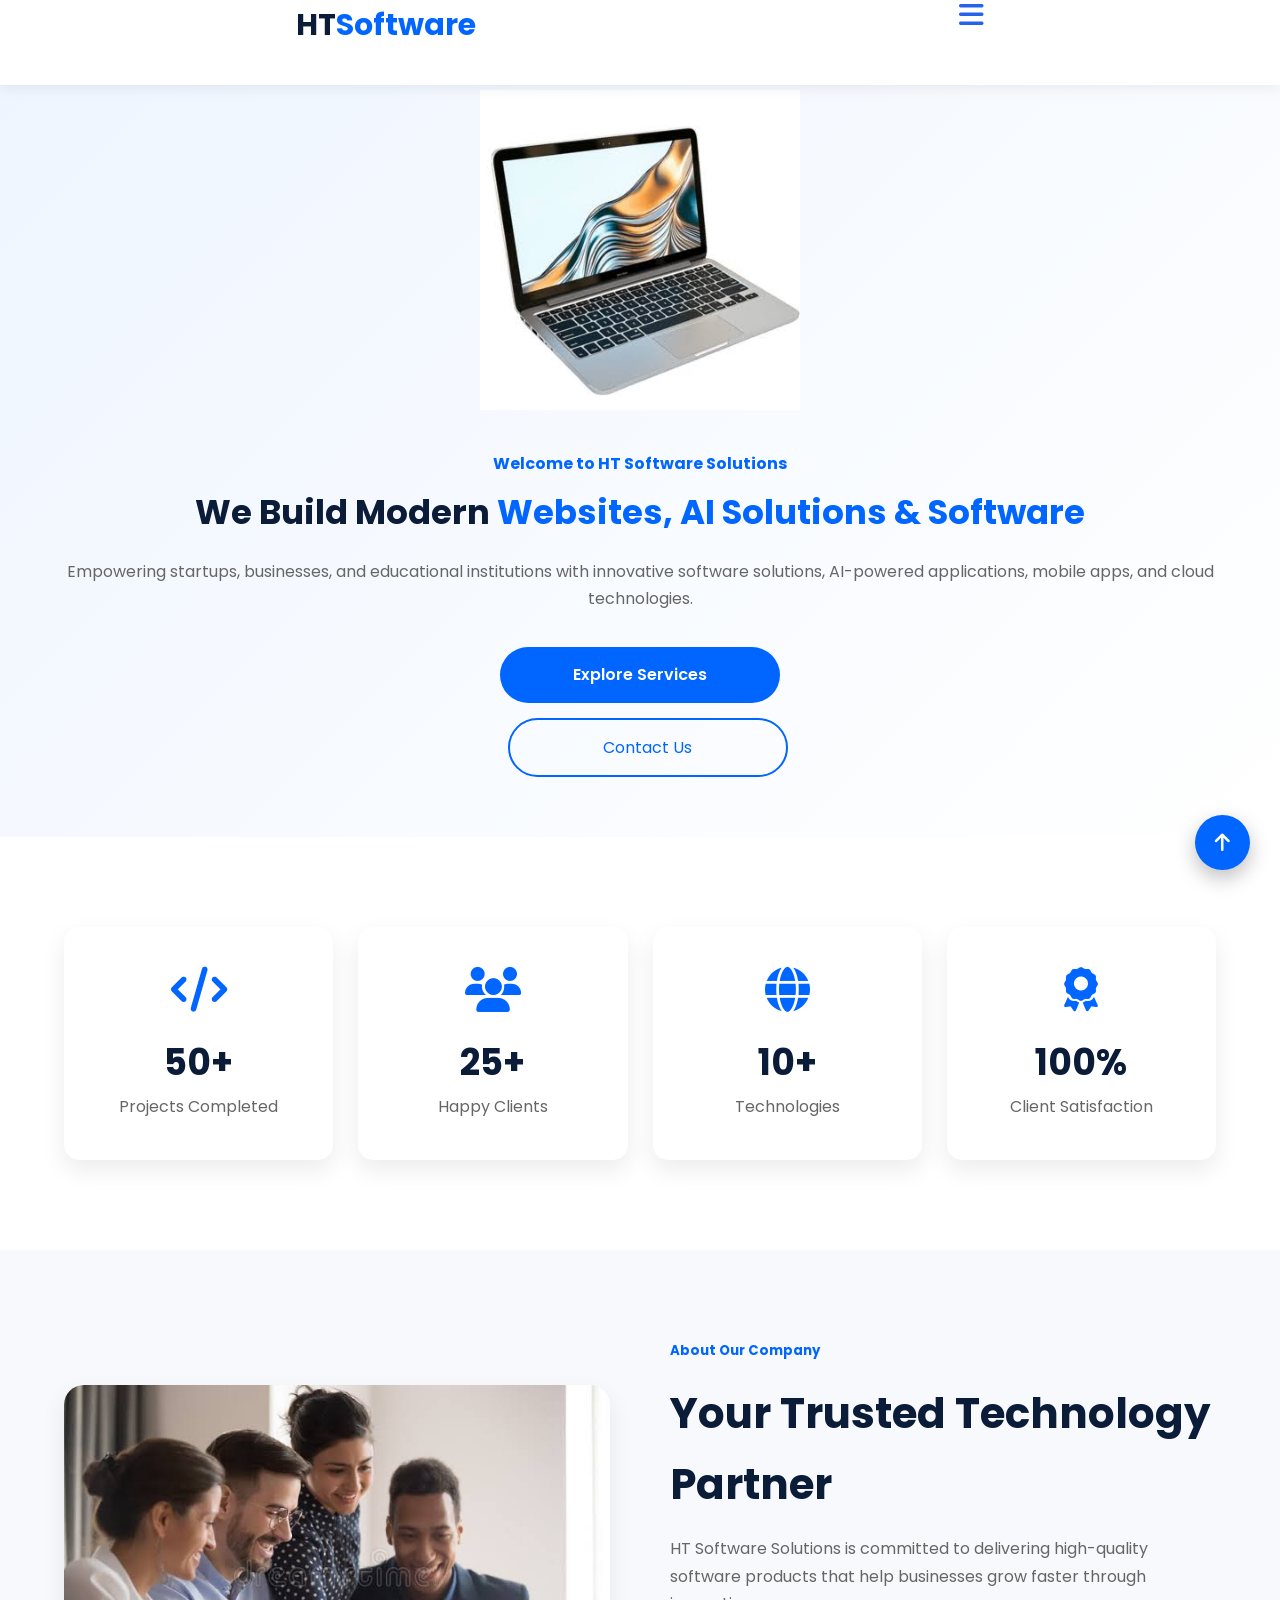
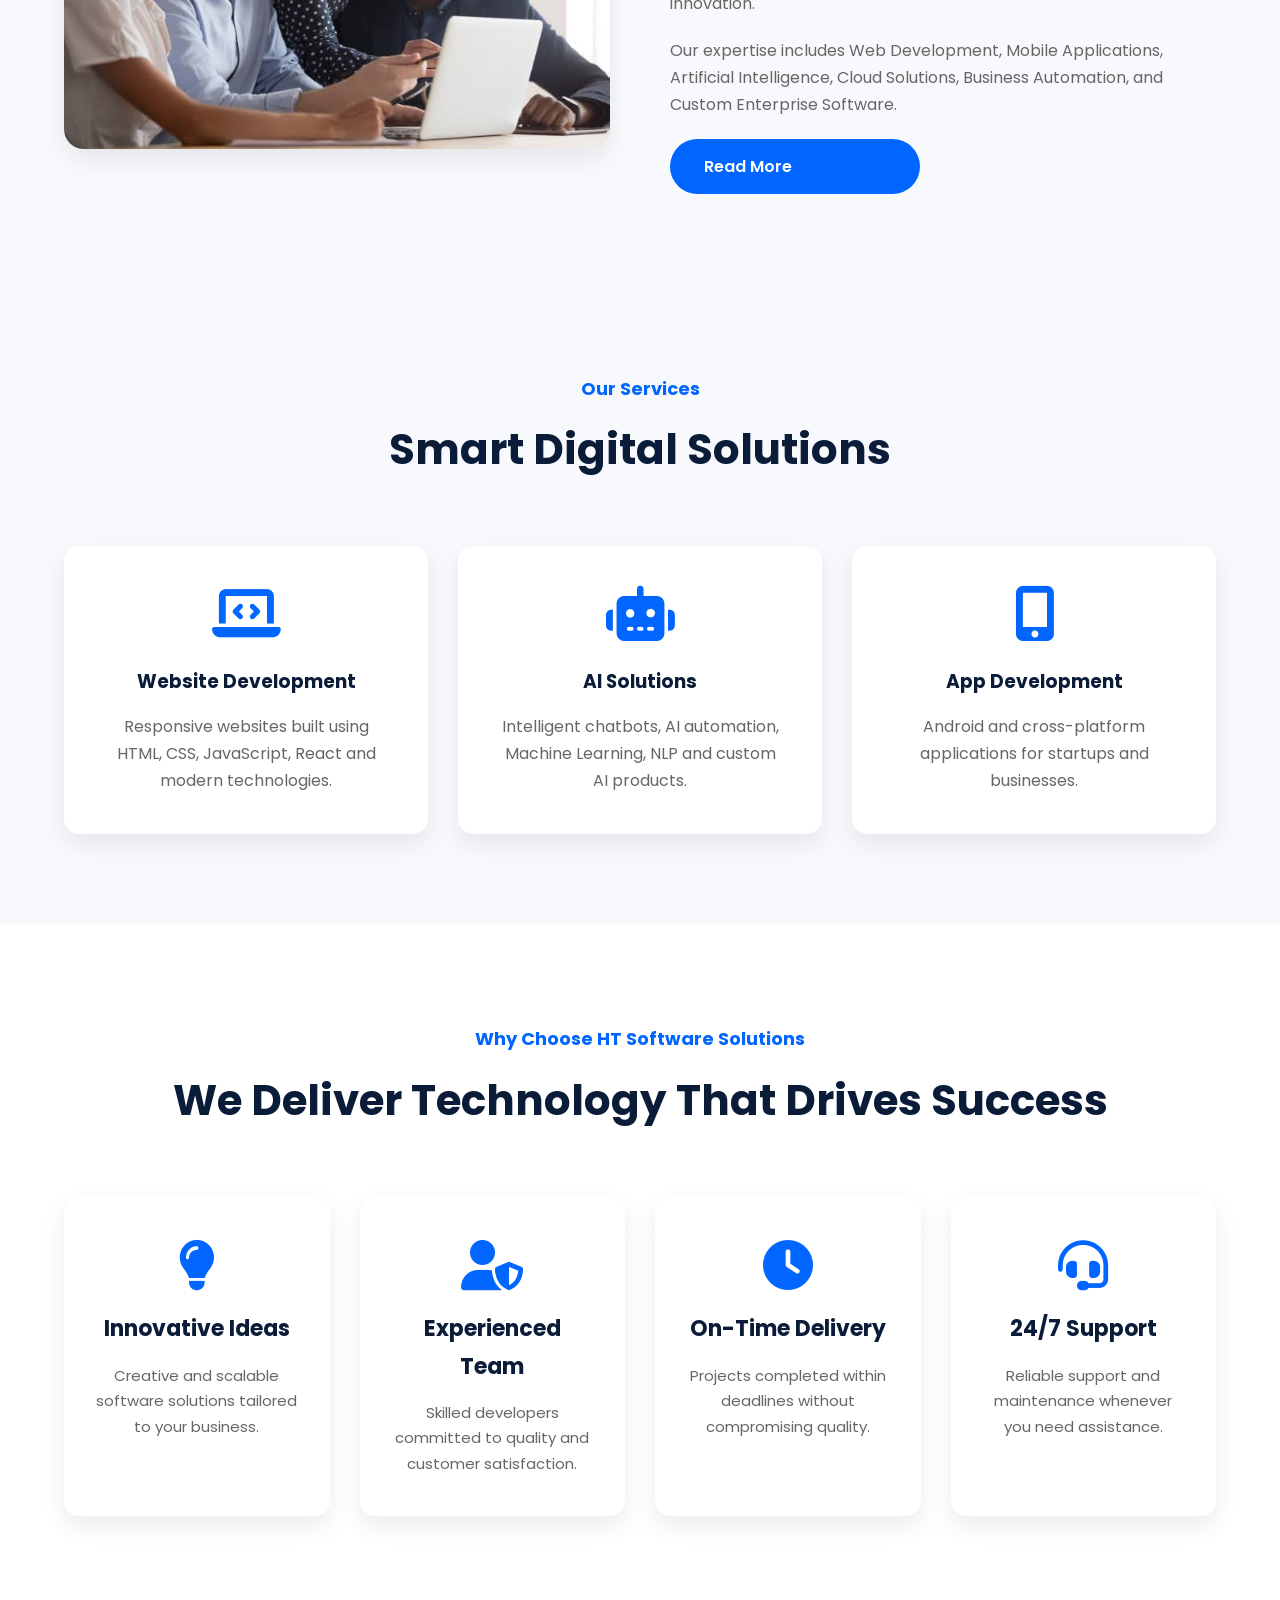
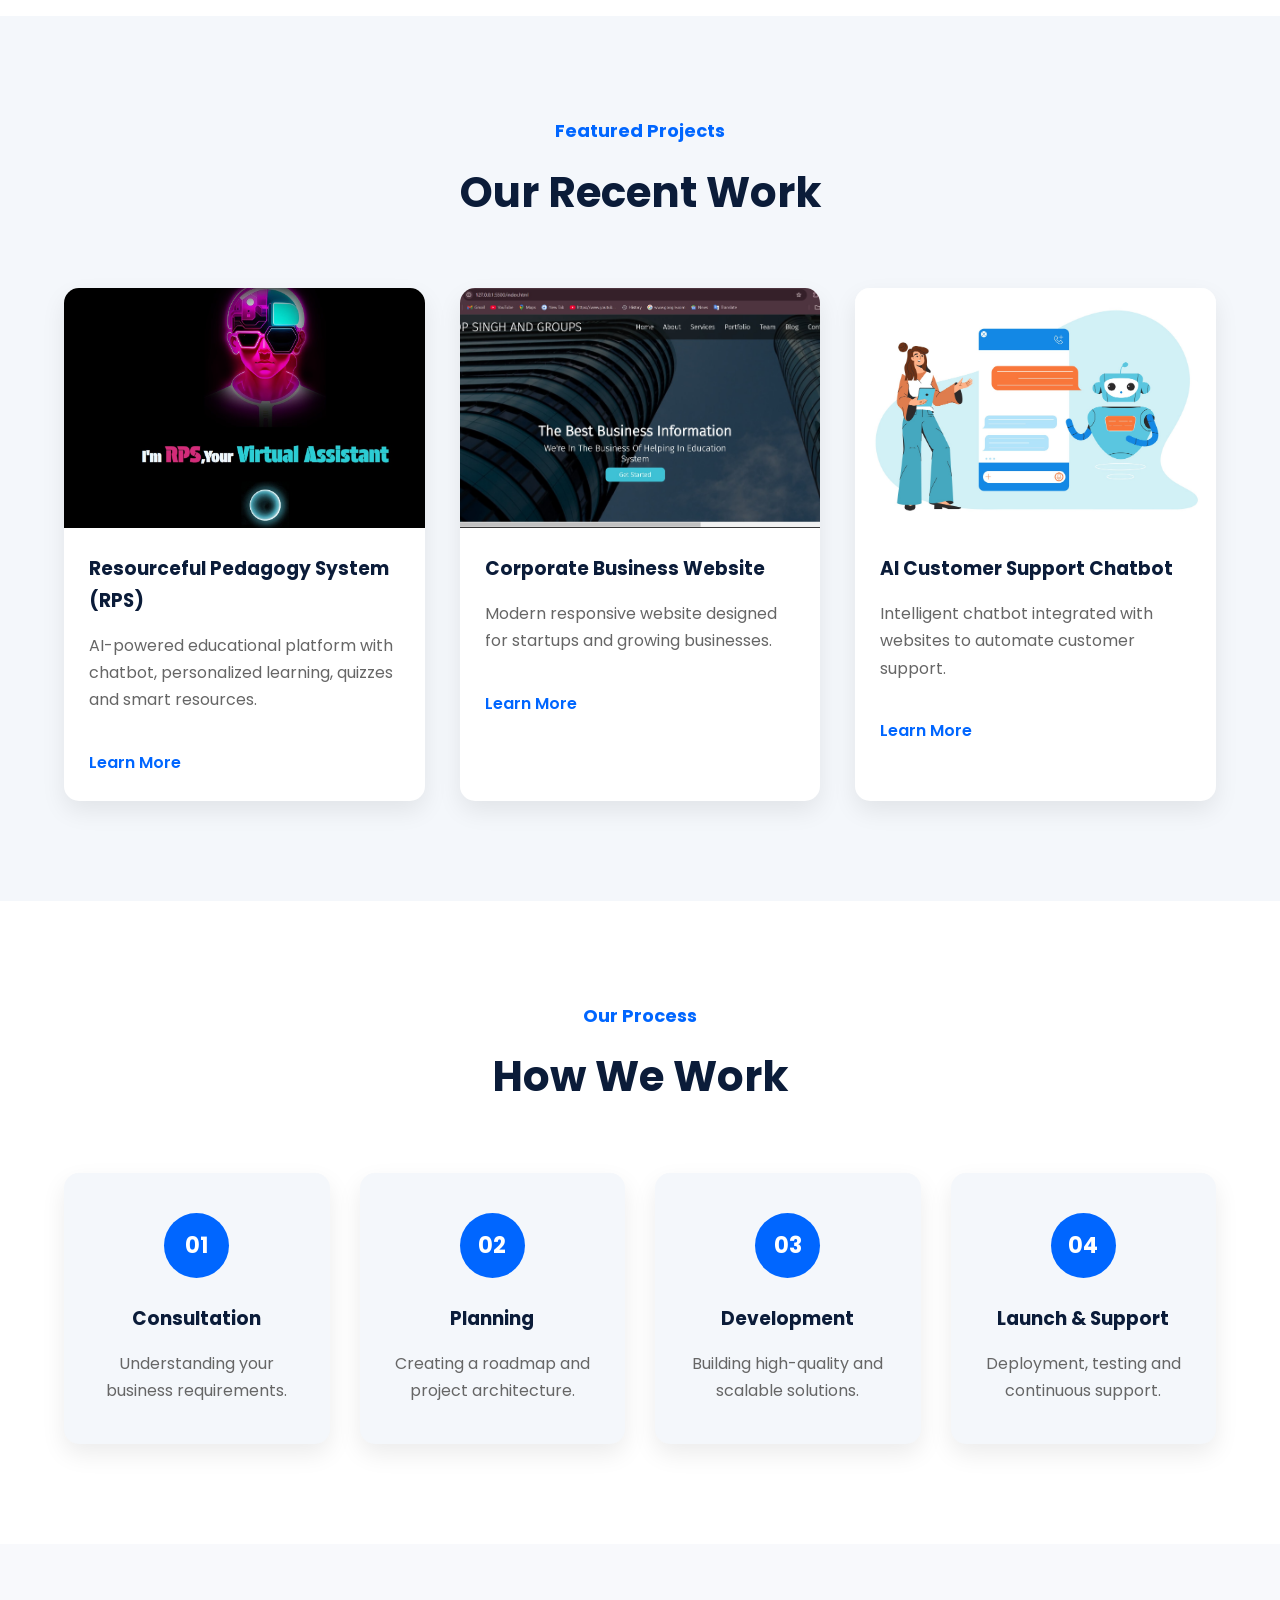
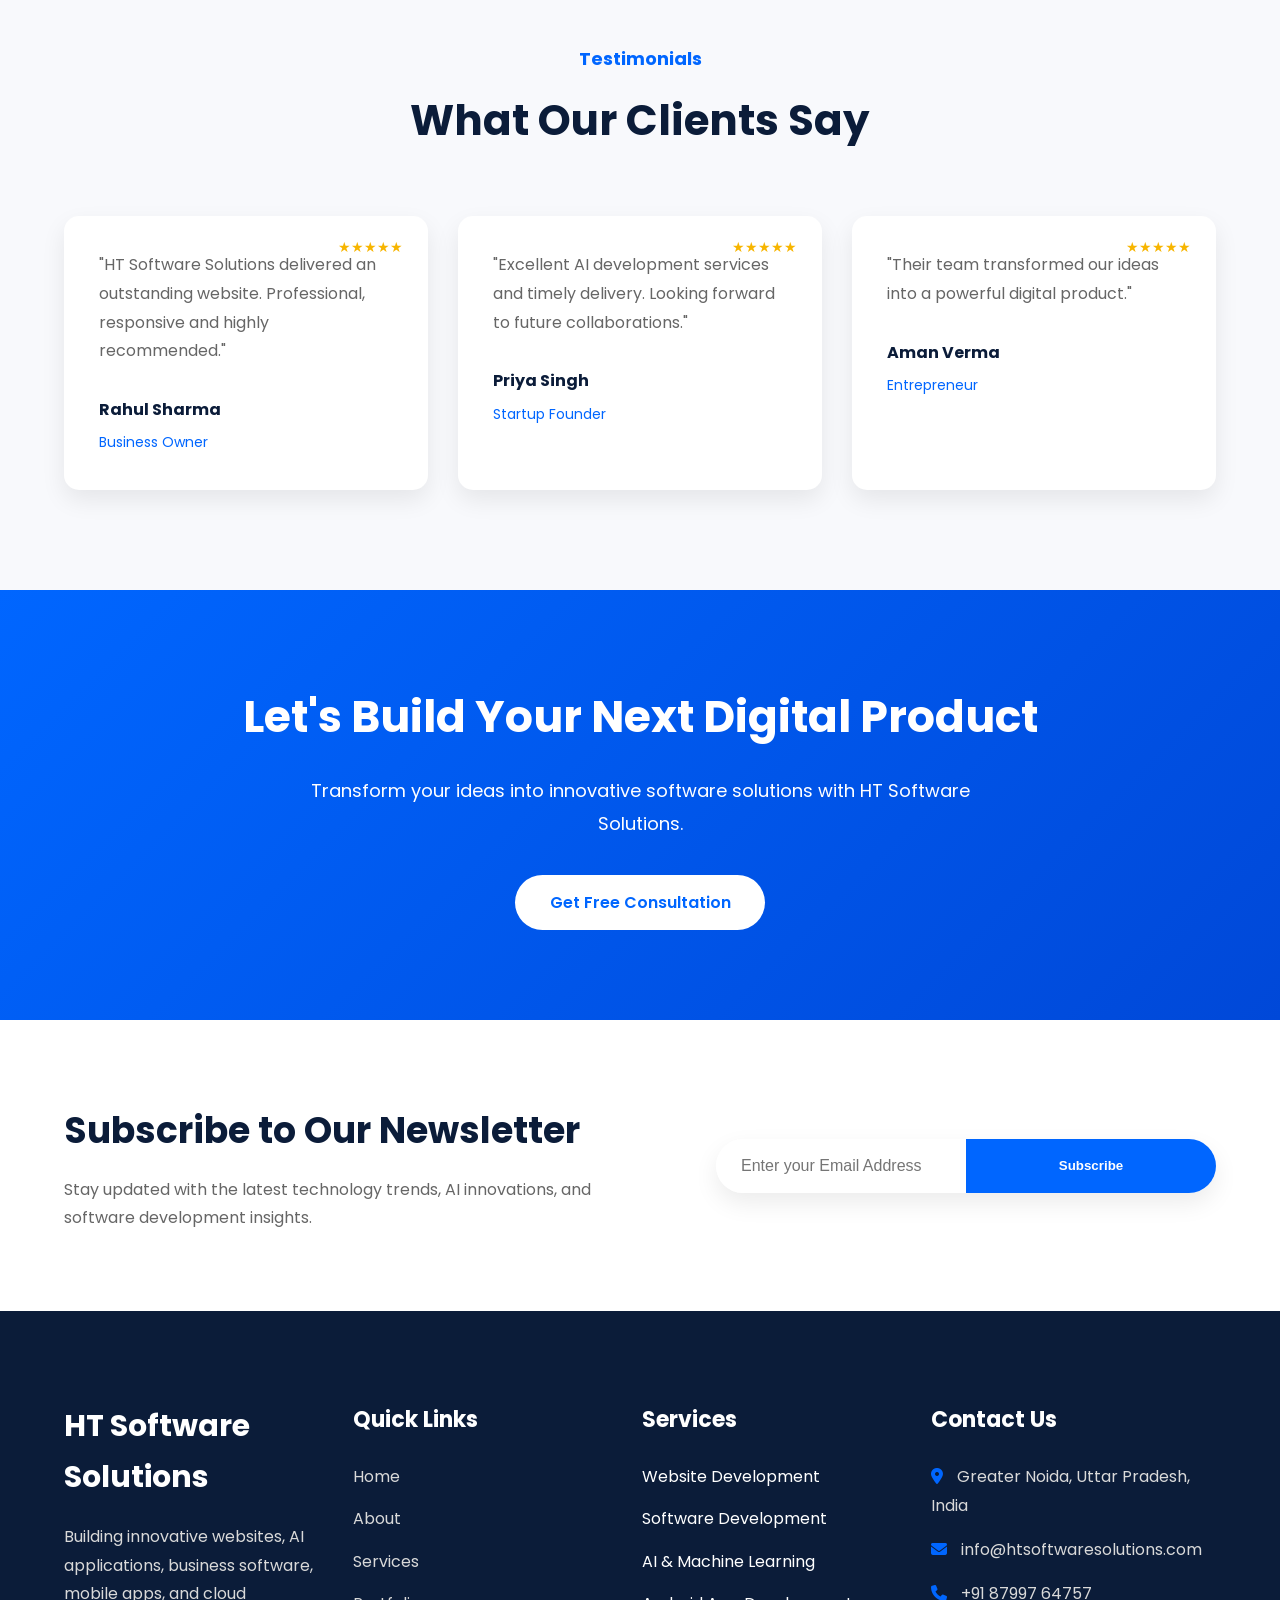
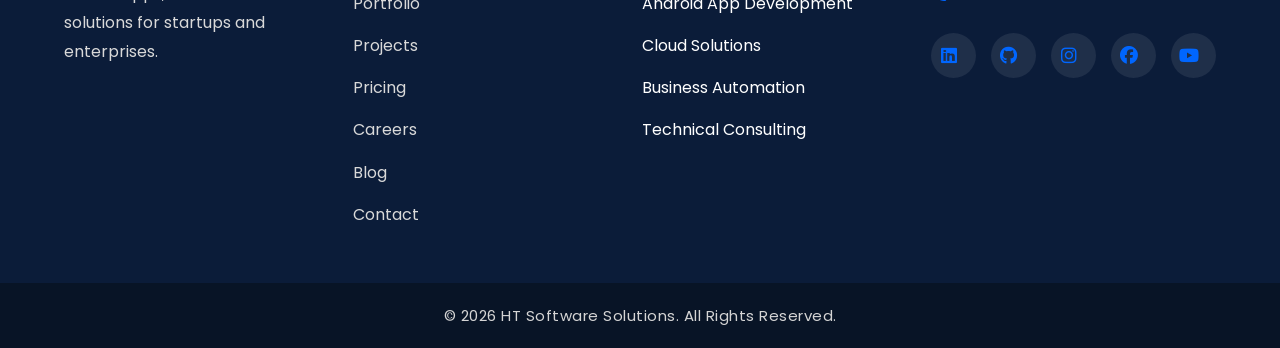
==== commit 82caaaf4: "Update index.html" ====
--- a/index.html
+++ b/index.html
@@ -61,8 +61,10 @@
             <div class="logo">
                 <h2>HT<span>Software</span></h2>
             </div>
-
-            <nav>
+            <button class="menu-toggle" id="menu-toggle"> 
+                <i class="fas fa-bars"></i></button>
+              <!-- Navigation -->
+              <nav id="navbar">
 
                 <ul>
 
--- a/style.css
+++ b/style.css
@@ -158,6 +158,20 @@
 
 }
 
+/* ===========================
+   Mobile Menu Button
+=========================== */
+
+.menu-toggle{
+
+    display:none;
+    font-size:28px;
+    background:none;
+    border:none;
+    cursor:pointer;
+    color:#2563eb;
+
+}
 /*======================================
         HEADER
 =======================================*/
@@ -1655,4 +1669,4 @@
 }
 
 
-/*======================================+/*======================================
--- a/responsive.css
+++ b/responsive.css
@@ -206,6 +206,88 @@
 }
 
 
+/* ===========================
+   Mobile Navigation
+=========================== */
+
+.menu-toggle{
+
+    display:block;
+
+}
+
+header .container{
+
+    display:flex;
+    justify-content:space-between;
+    align-items:center;
+    flex-wrap:wrap;
+
+}
+
+header .btn{
+
+    display:none;
+
+}
+
+nav{
+
+    width:100%;
+    display:none;
+
+}
+
+nav.active{
+
+    display:block;
+
+}
+
+nav ul{
+
+    display:flex;
+    flex-direction:column;
+    align-items:center;
+    gap:20px;
+    padding:25px 0;
+
+}
+
+.hero-content{
+
+    display:grid;
+    grid-template-columns:1fr;
+    gap:40px;
+    text-align:center;
+
+}
+
+.hero-left{
+
+    order:2;
+
+}
+
+.hero-right{
+
+    order:1;
+
+}
+
+.hero-left h1{
+
+    font-size:34px;
+
+}
+
+.hero-buttons{
+
+    flex-direction:column;
+    gap:15px;
+
+}
+
 /* ===========================================
    Mobile Devices (576px)
 =========================================== */
@@ -265,7 +347,68 @@
 }
 
 }
-
+/* ===== Header ===== */
+
+header .container{
+    flex-direction:column;
+    align-items:center;
+    gap:20px;
+}
+
+nav ul{
+    flex-direction:column;
+    align-items:center;
+    gap:15px;
+}
+
+.btn{
+    width:100%;
+    max-width:250px;
+}
+
+/* ===== Hero ===== */
+
+.hero{
+    padding:60px 0;
+}
+
+.hero-content{
+    flex-direction:column;
+    text-align:center;
+}
+
+.hero-left,
+.hero-right{
+    width:100%;
+}
+
+.hero-left h1{
+    font-size:34px;
+}
+
+.hero-left p{
+    font-size:16px;
+}
+
+.hero-right img{
+    width:100%;
+    max-width:320px;
+    margin:30px auto 0;
+    display:block;
+}
+
+.hero-buttons{
+    display:flex;
+    flex-direction:column;
+    gap:15px;
+    align-items:center;
+}
+
+.hero-buttons .btn,
+.hero-buttons .btn-outline{
+    width:100%;
+    max-width:280px;
+}
 
 /* ===========================================
    Small Mobile (400px)
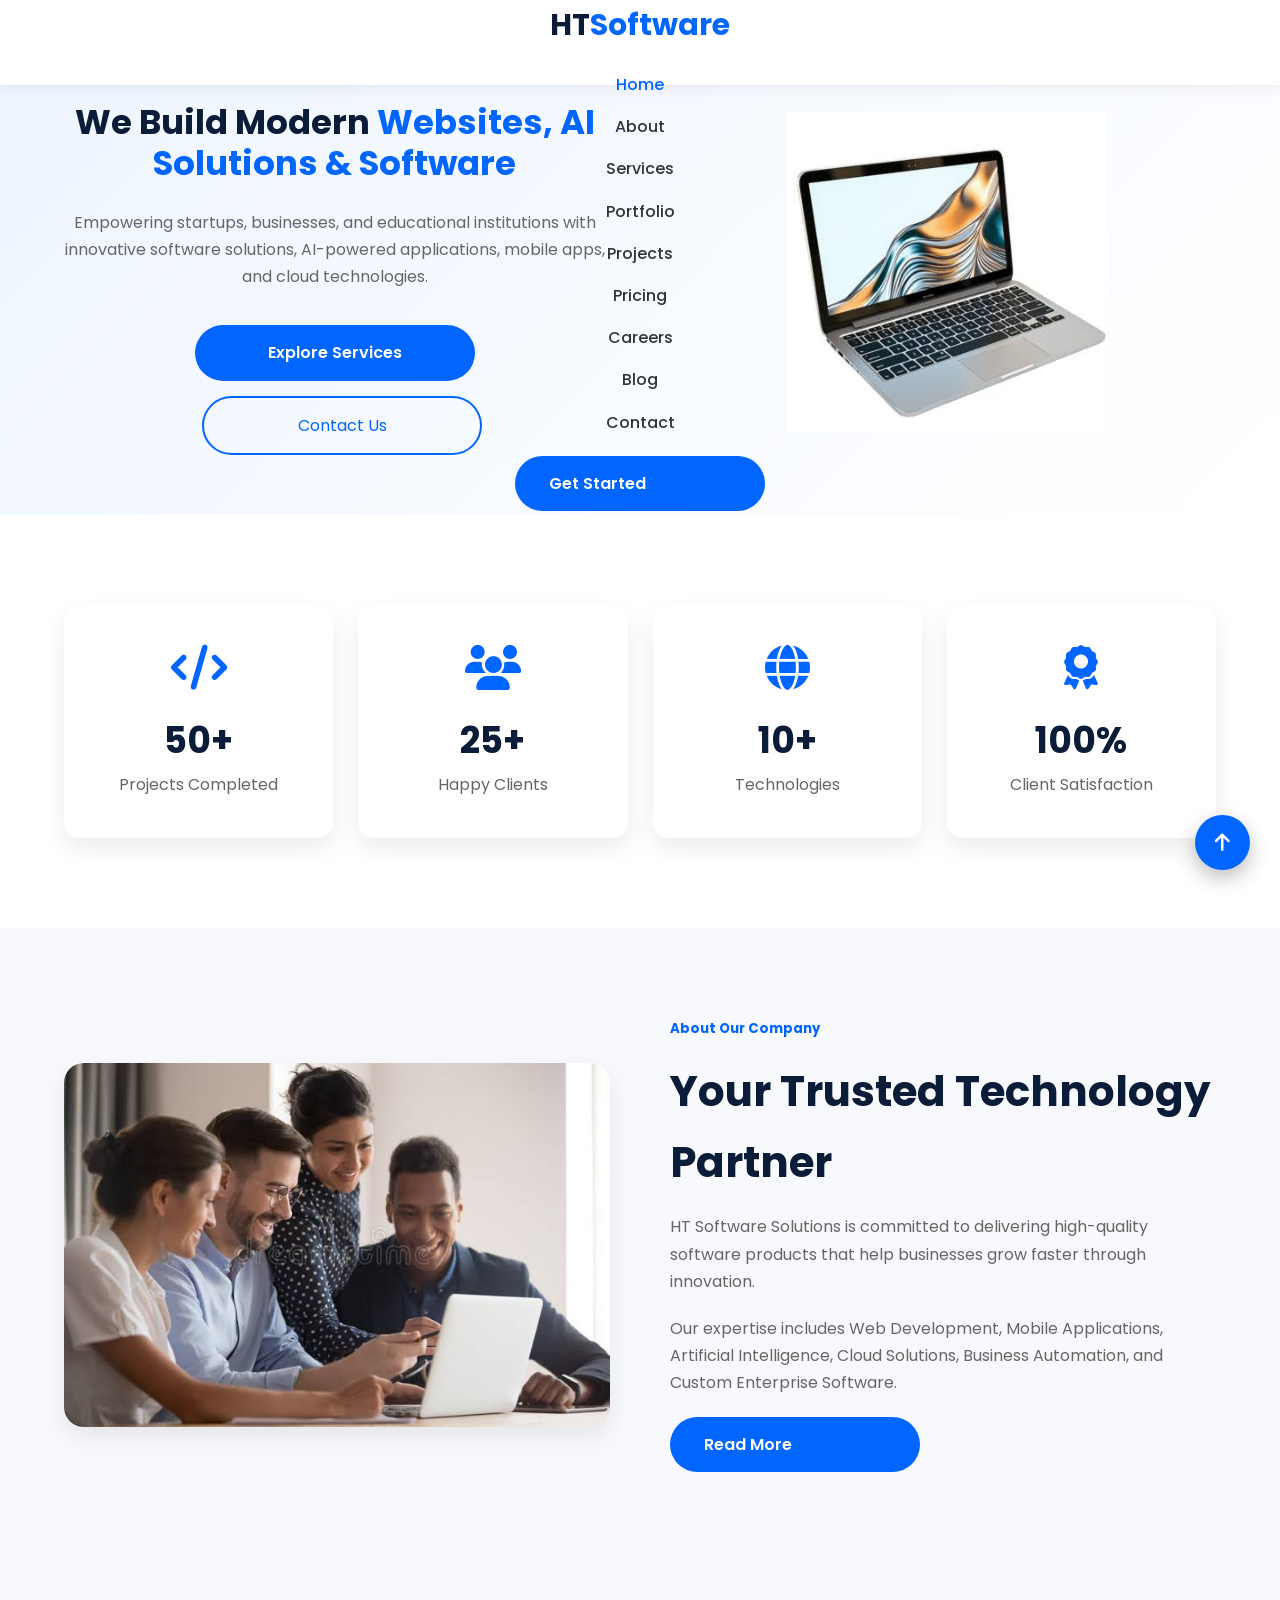
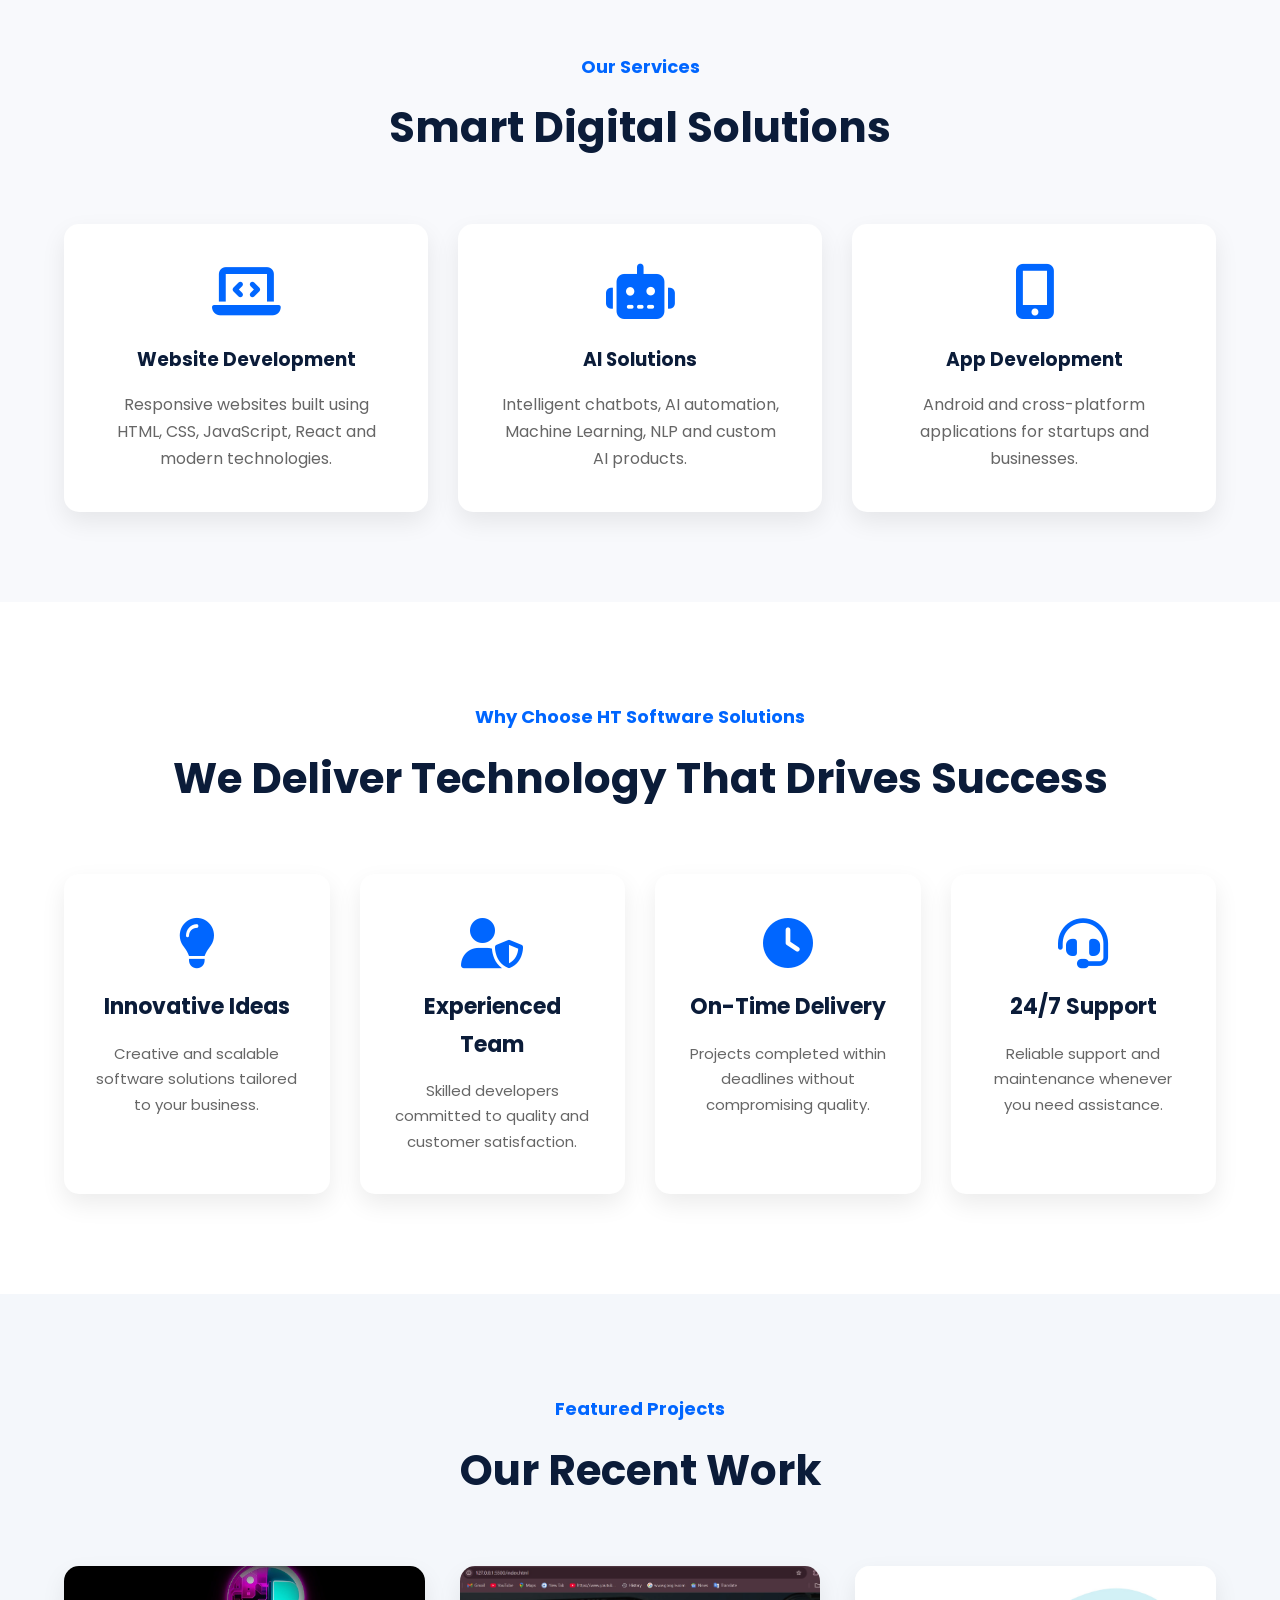
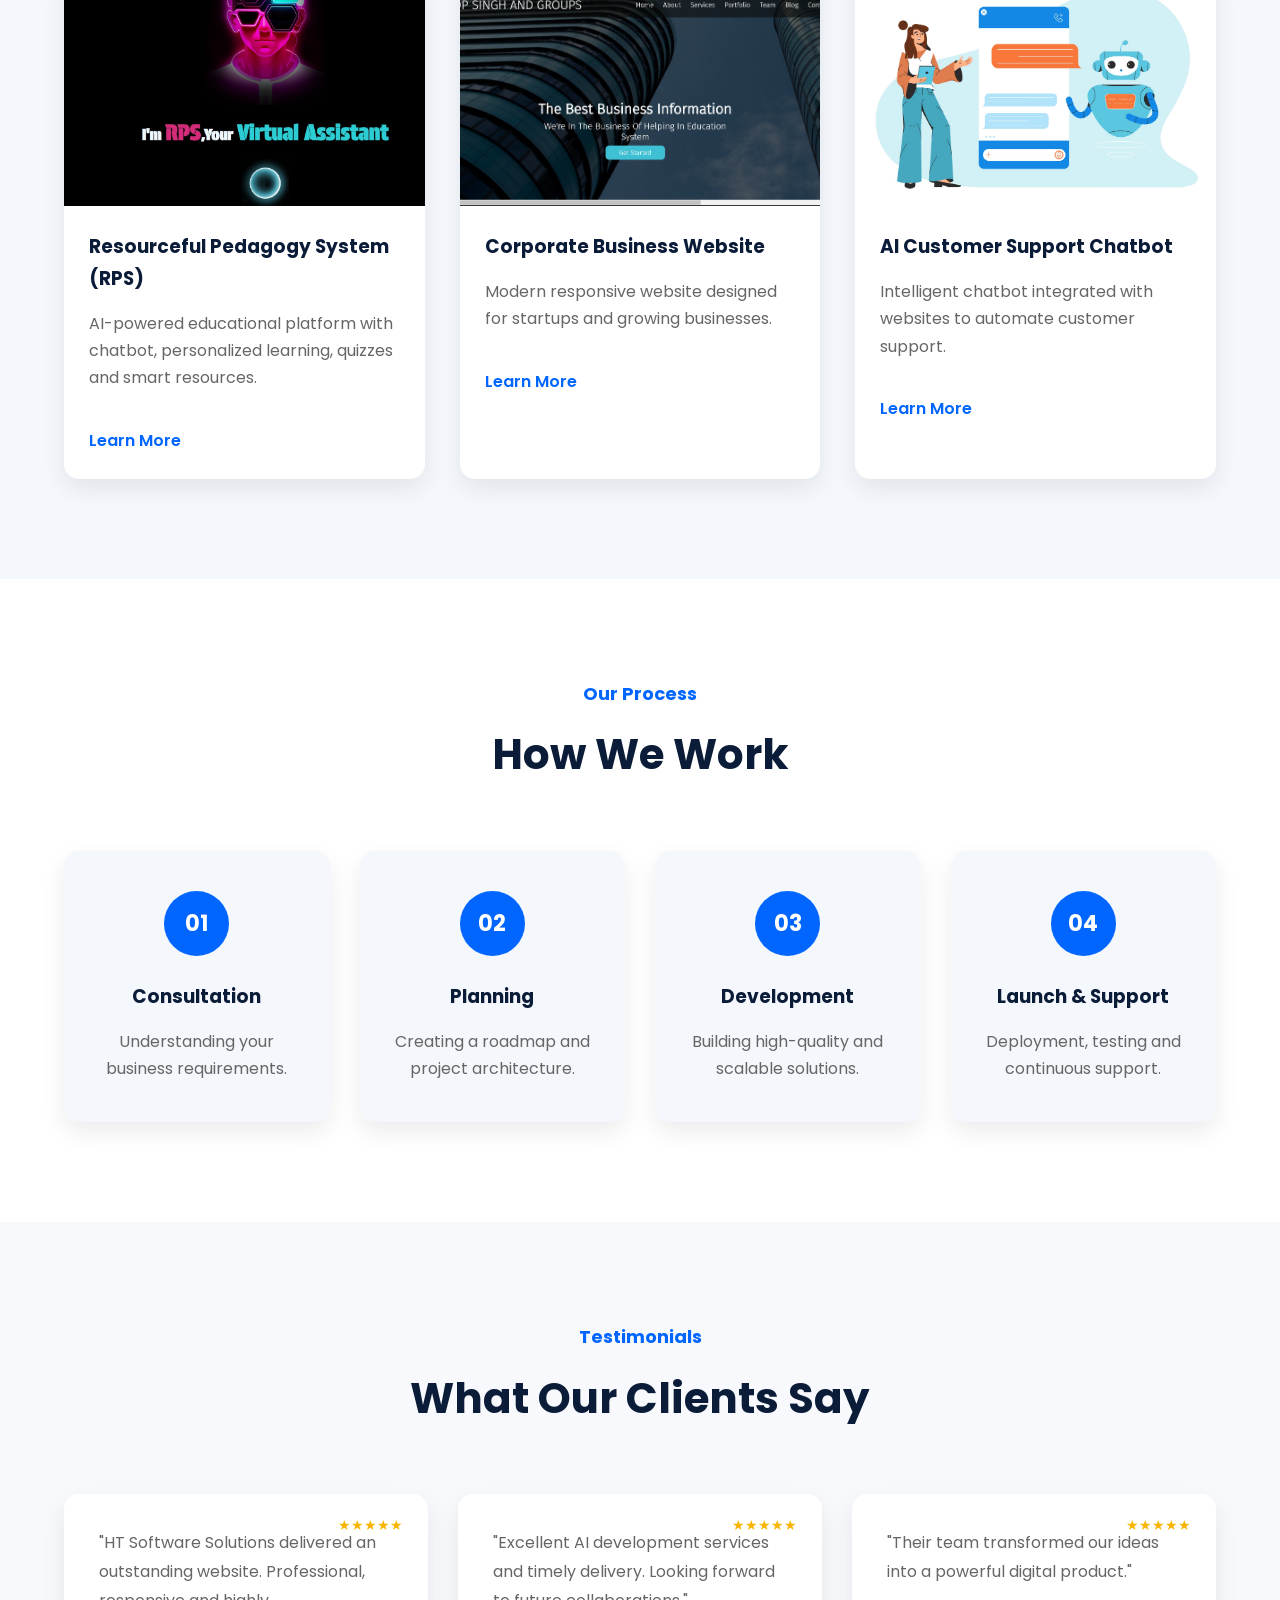
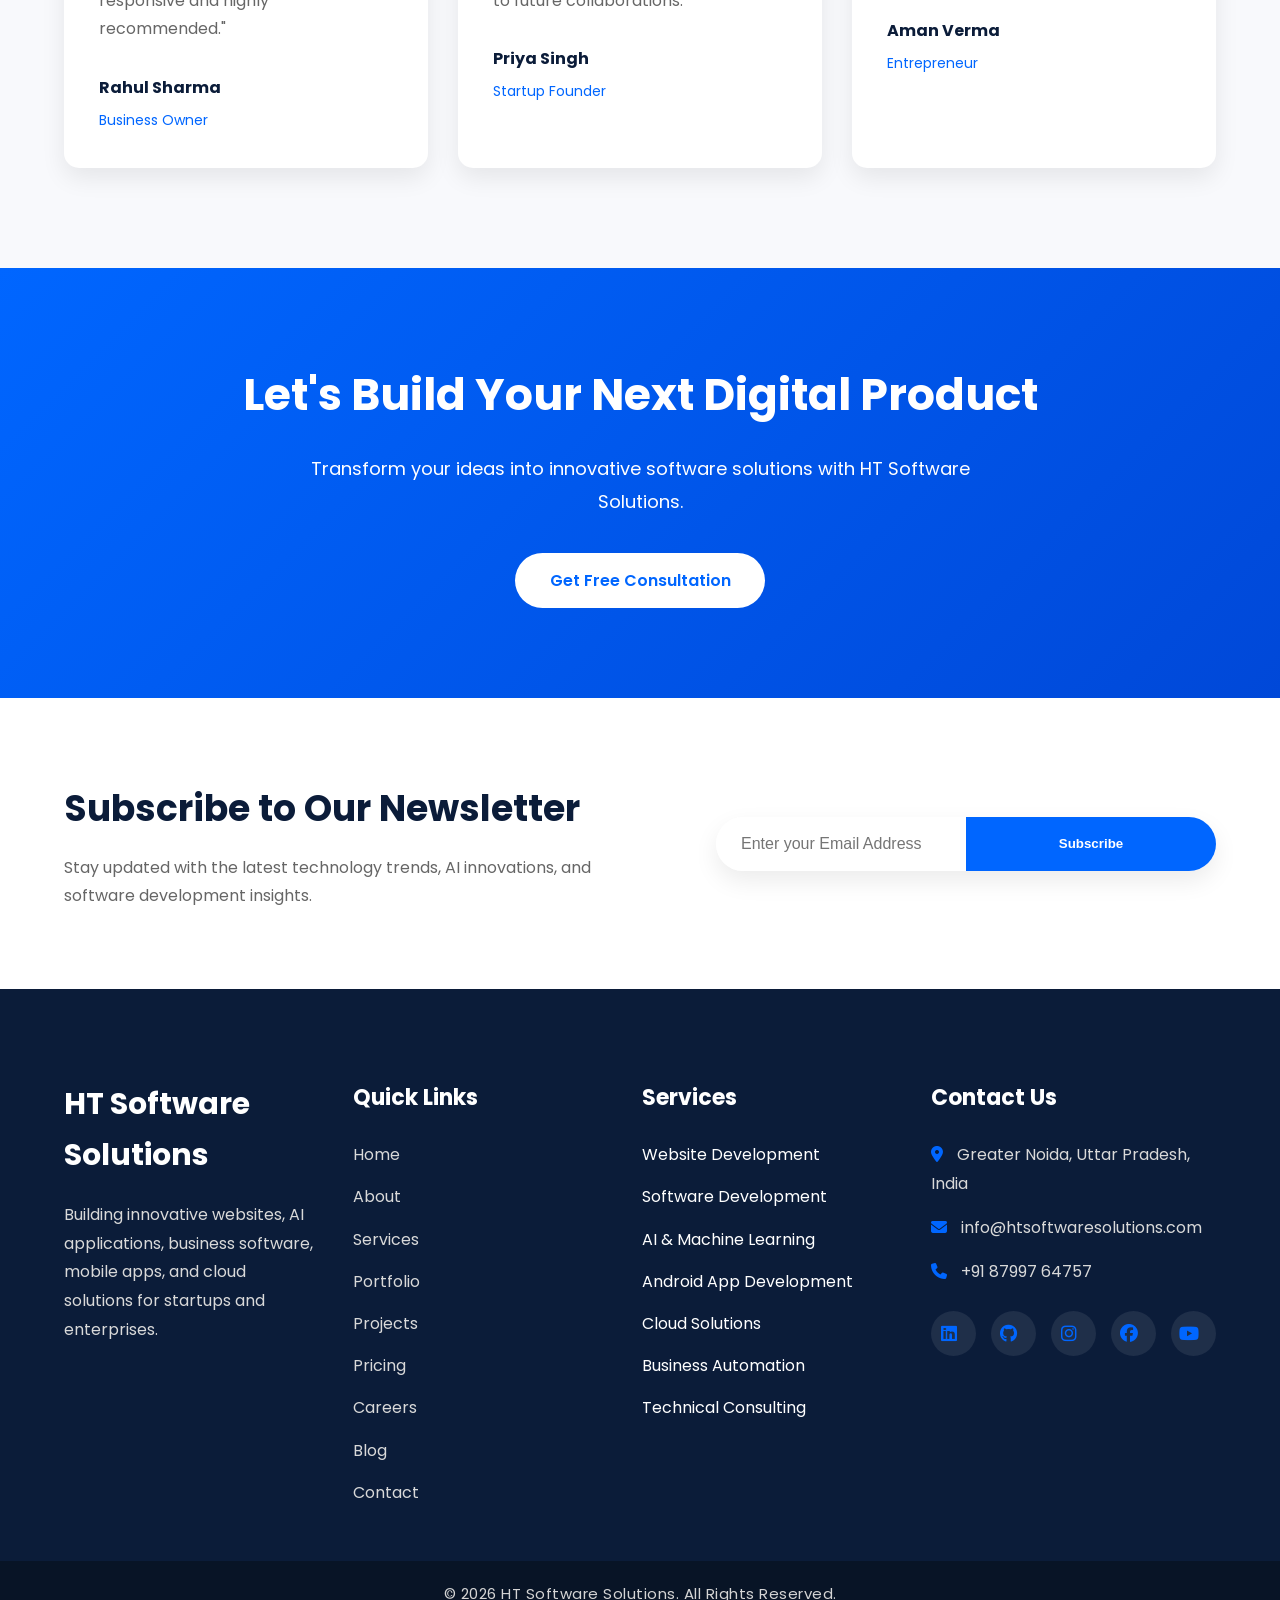
==== commit e6a57e78: "Update index.html" ====
--- a/index.html
+++ b/index.html
@@ -61,10 +61,10 @@
             <div class="logo">
                 <h2>HT<span>Software</span></h2>
             </div>
-            <button class="menu-toggle" id="menu-toggle"> 
+            <!--<button class="menu-toggle" id="menu-toggle"> 
                 <i class="fas fa-bars"></i></button>
-              <!-- Navigation -->
-              <nav id="navbar">
+               Navigation -->
+              <nav>
 
                 <ul>
 
--- a/style.css
+++ b/style.css
@@ -160,7 +160,7 @@
 
 /* ===========================
    Mobile Menu Button
-=========================== */
+========================
 
 .menu-toggle{
 
@@ -172,6 +172,10 @@
     color:#2563eb;
 
 }
+
+=== */
+
+
 /*======================================
         HEADER
 =======================================*/
--- a/responsive.css
+++ b/responsive.css
@@ -208,7 +208,7 @@
 
 /* ===========================
    Mobile Navigation
-=========================== */
+=========================
 
 .menu-toggle{
 
@@ -288,6 +288,10 @@
 
 }
 
+== */
+
+
+
 /* ===========================================
    Mobile Devices (576px)
 =========================================== */
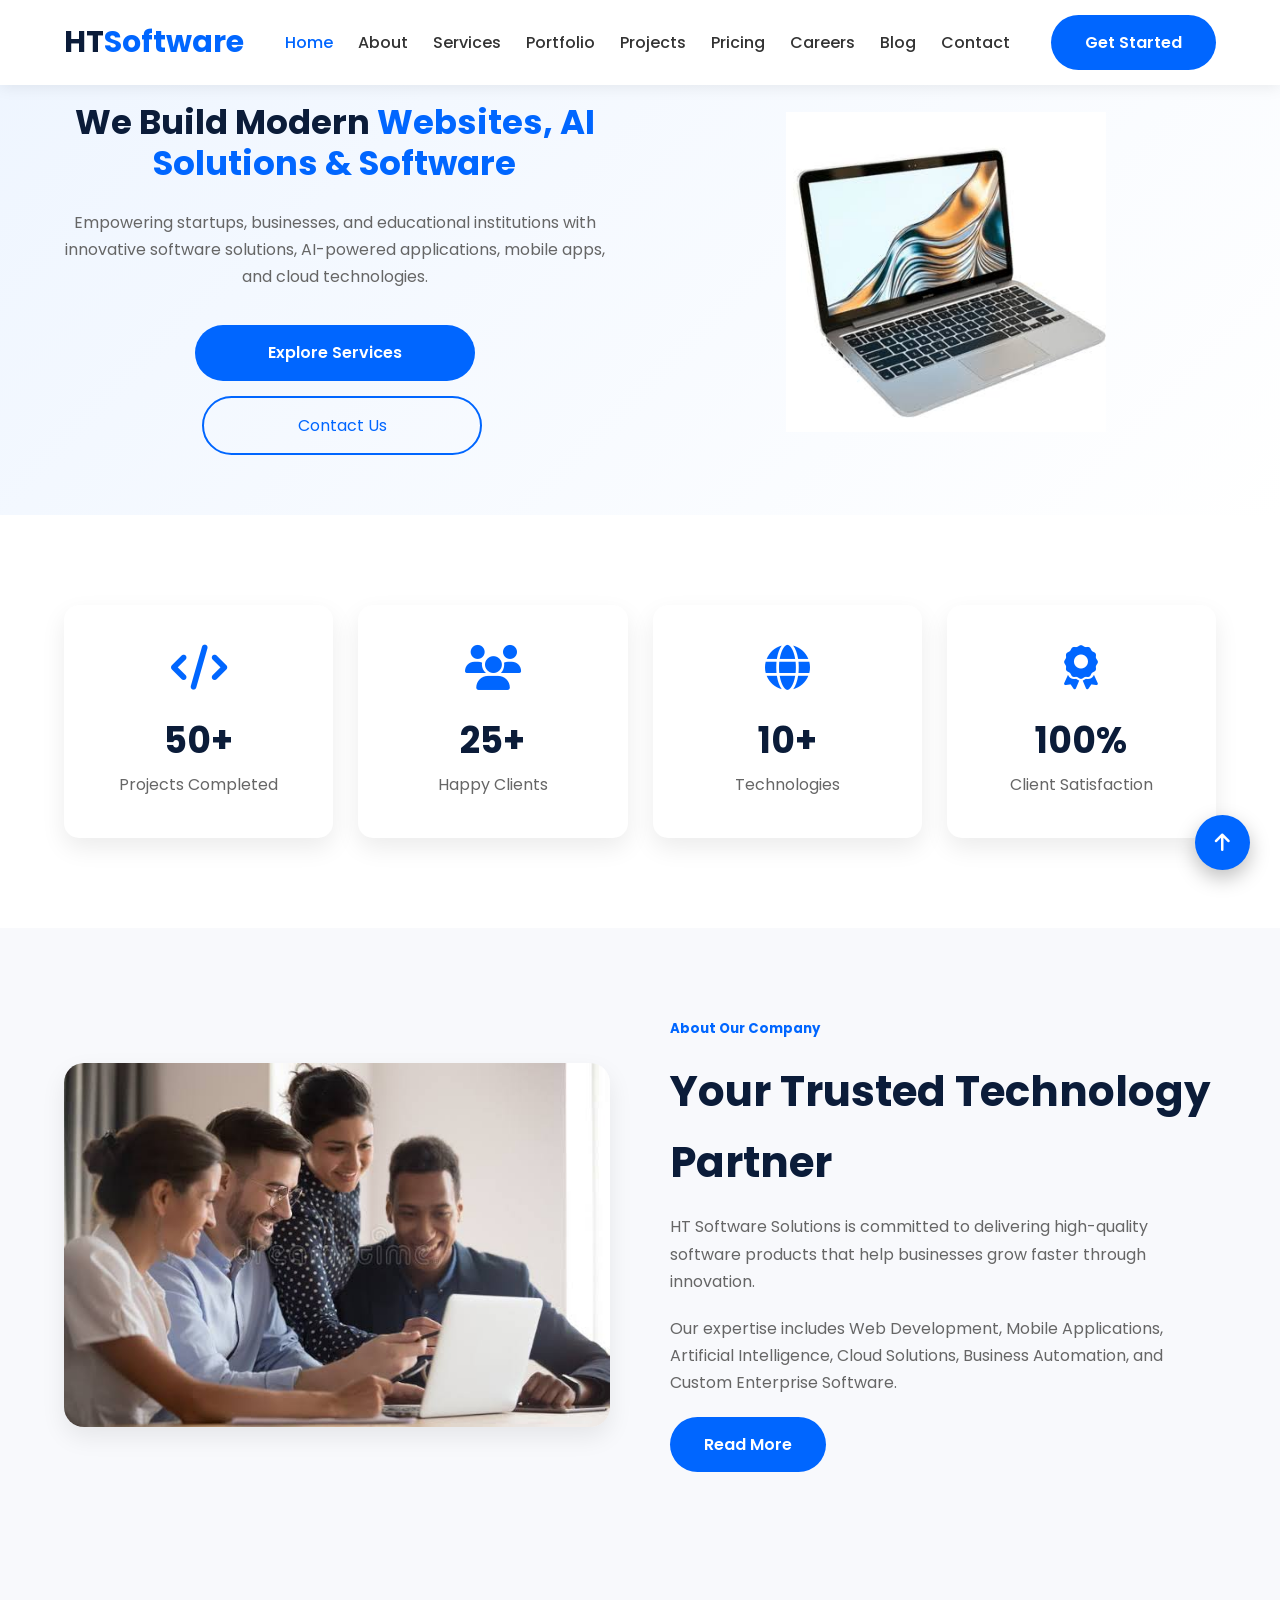
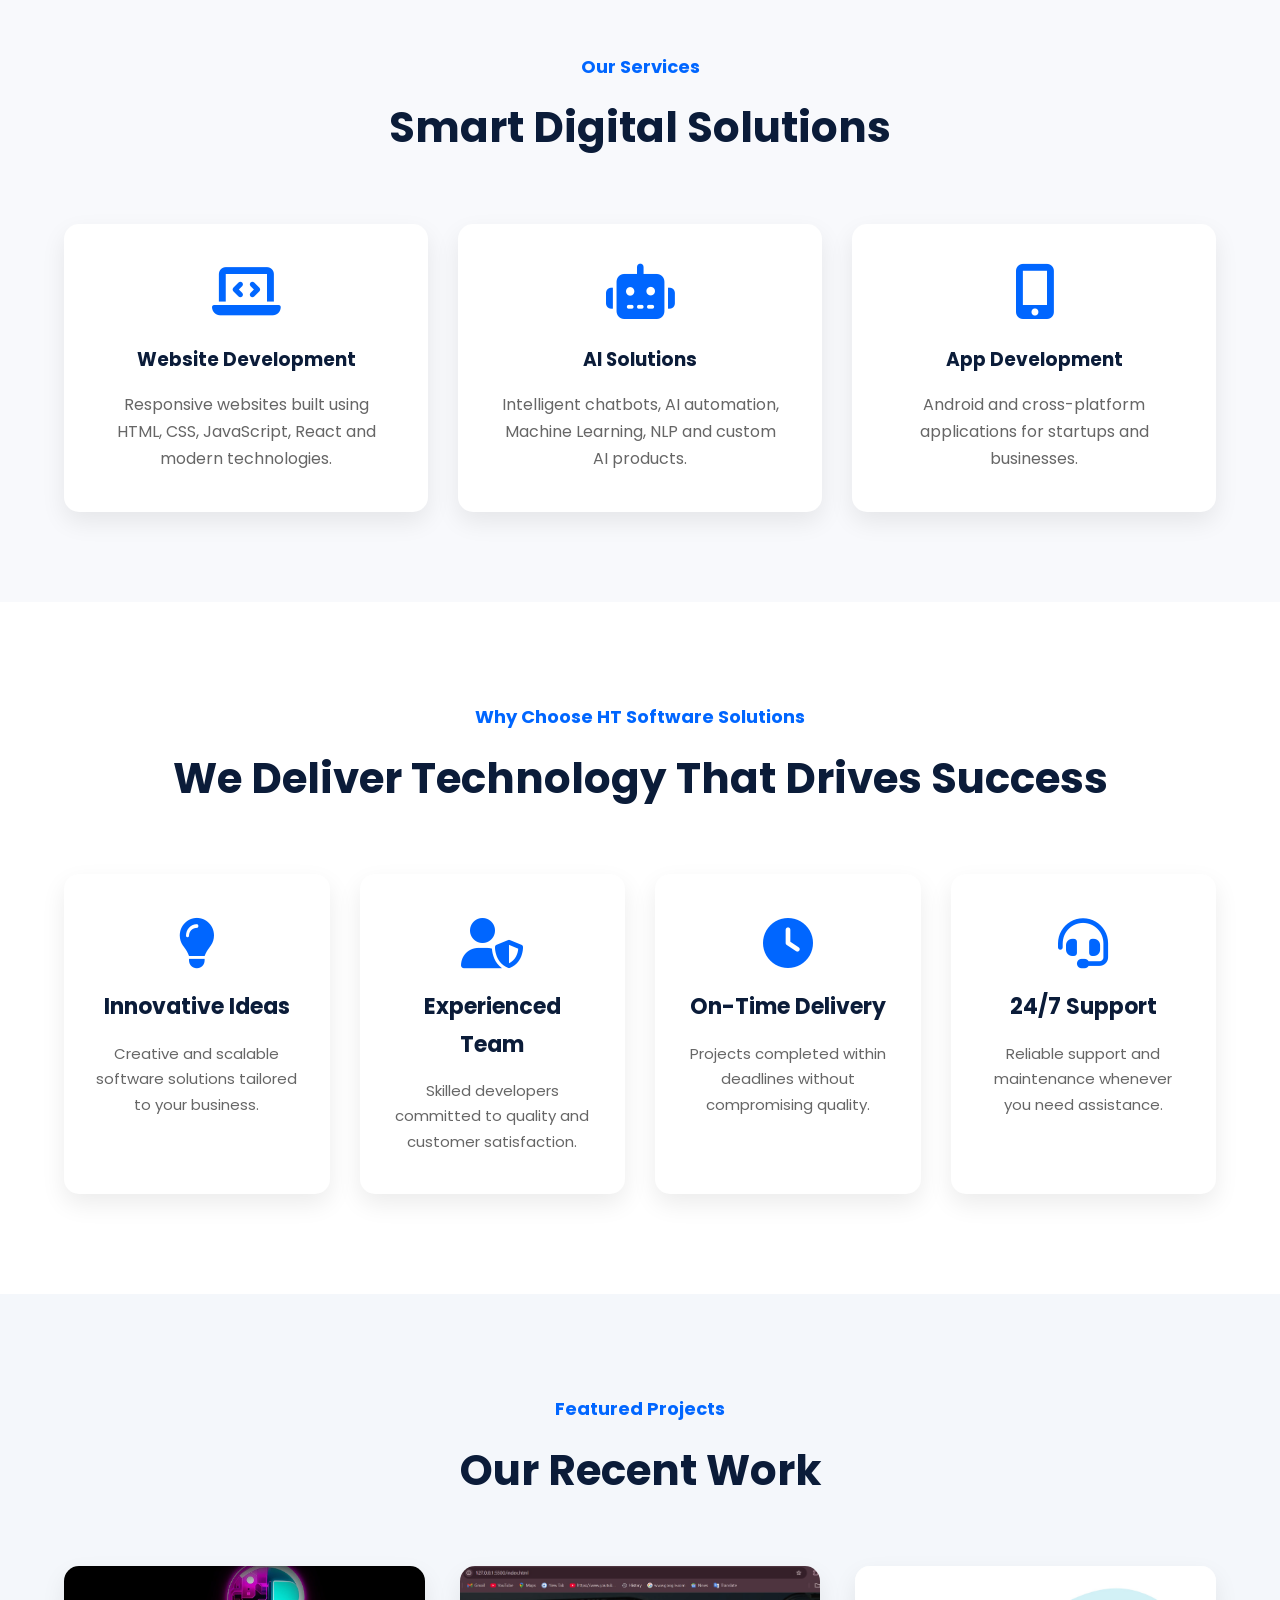
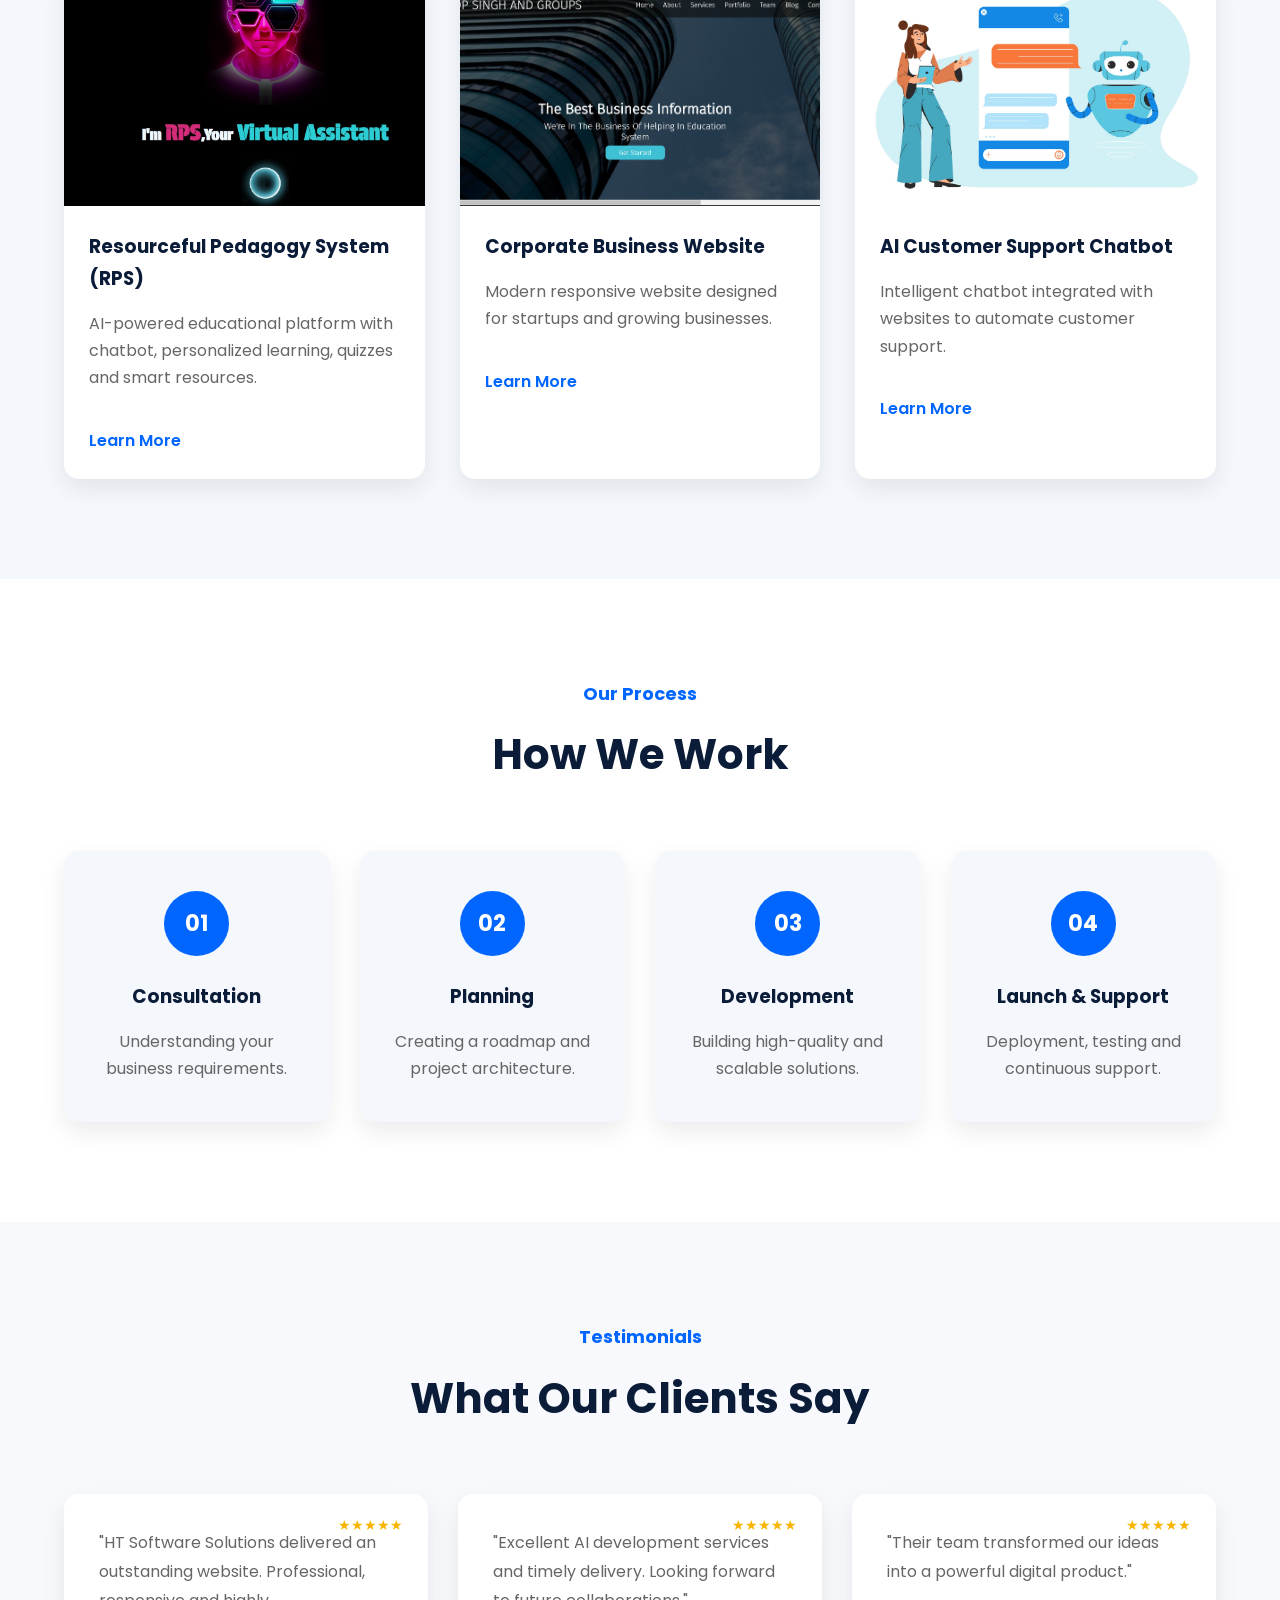
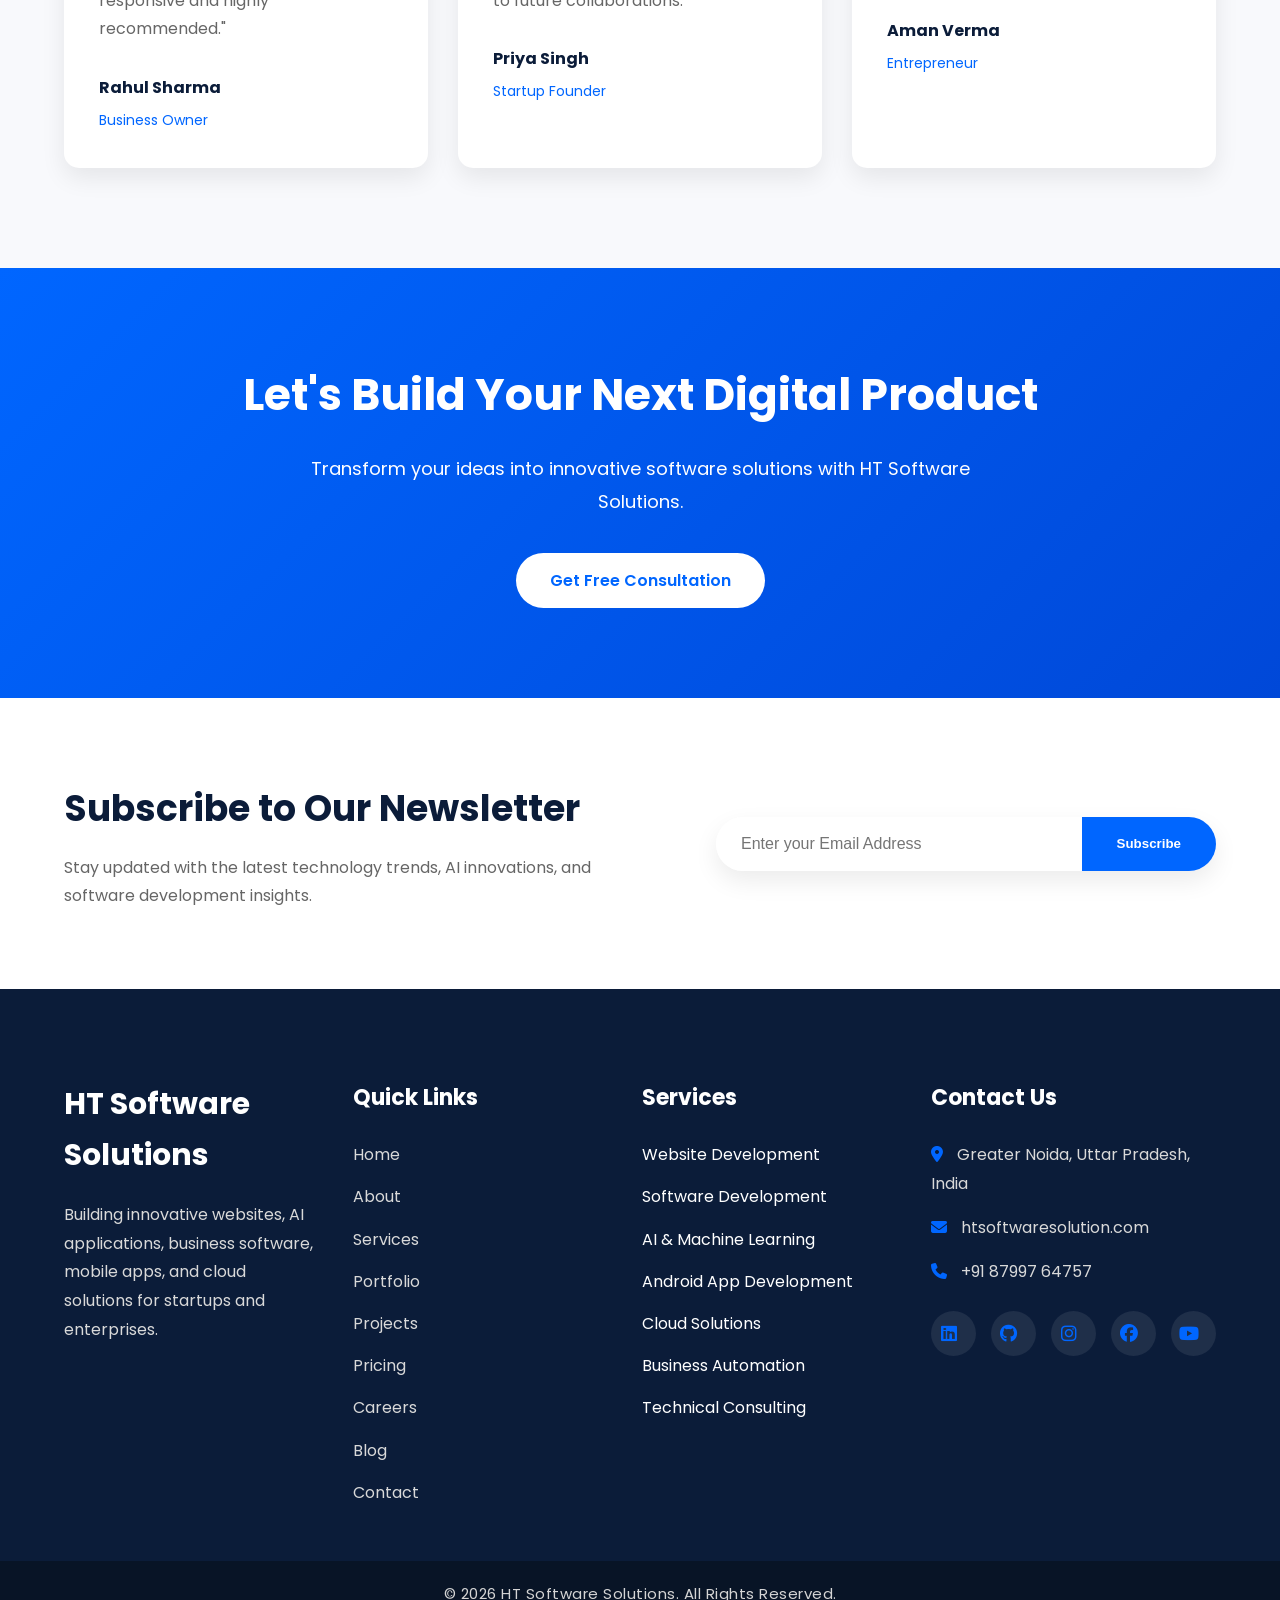
==== commit 15077fe7: "Update index.html" ====
--- a/index.html
+++ b/index.html
@@ -738,7 +738,7 @@
 
                     <i class="fa-solid fa-envelope"></i>
 
-                    info@htsoftwaresolutions.com
+                    htsoftwaresolution.com
 
                 </p>
 
--- a/responsive.css
+++ b/responsive.css
@@ -351,7 +351,7 @@
 }
 
 }
-/* ===== Header ===== */
+/* ===== Header ===
 
 header .container{
     flex-direction:column;
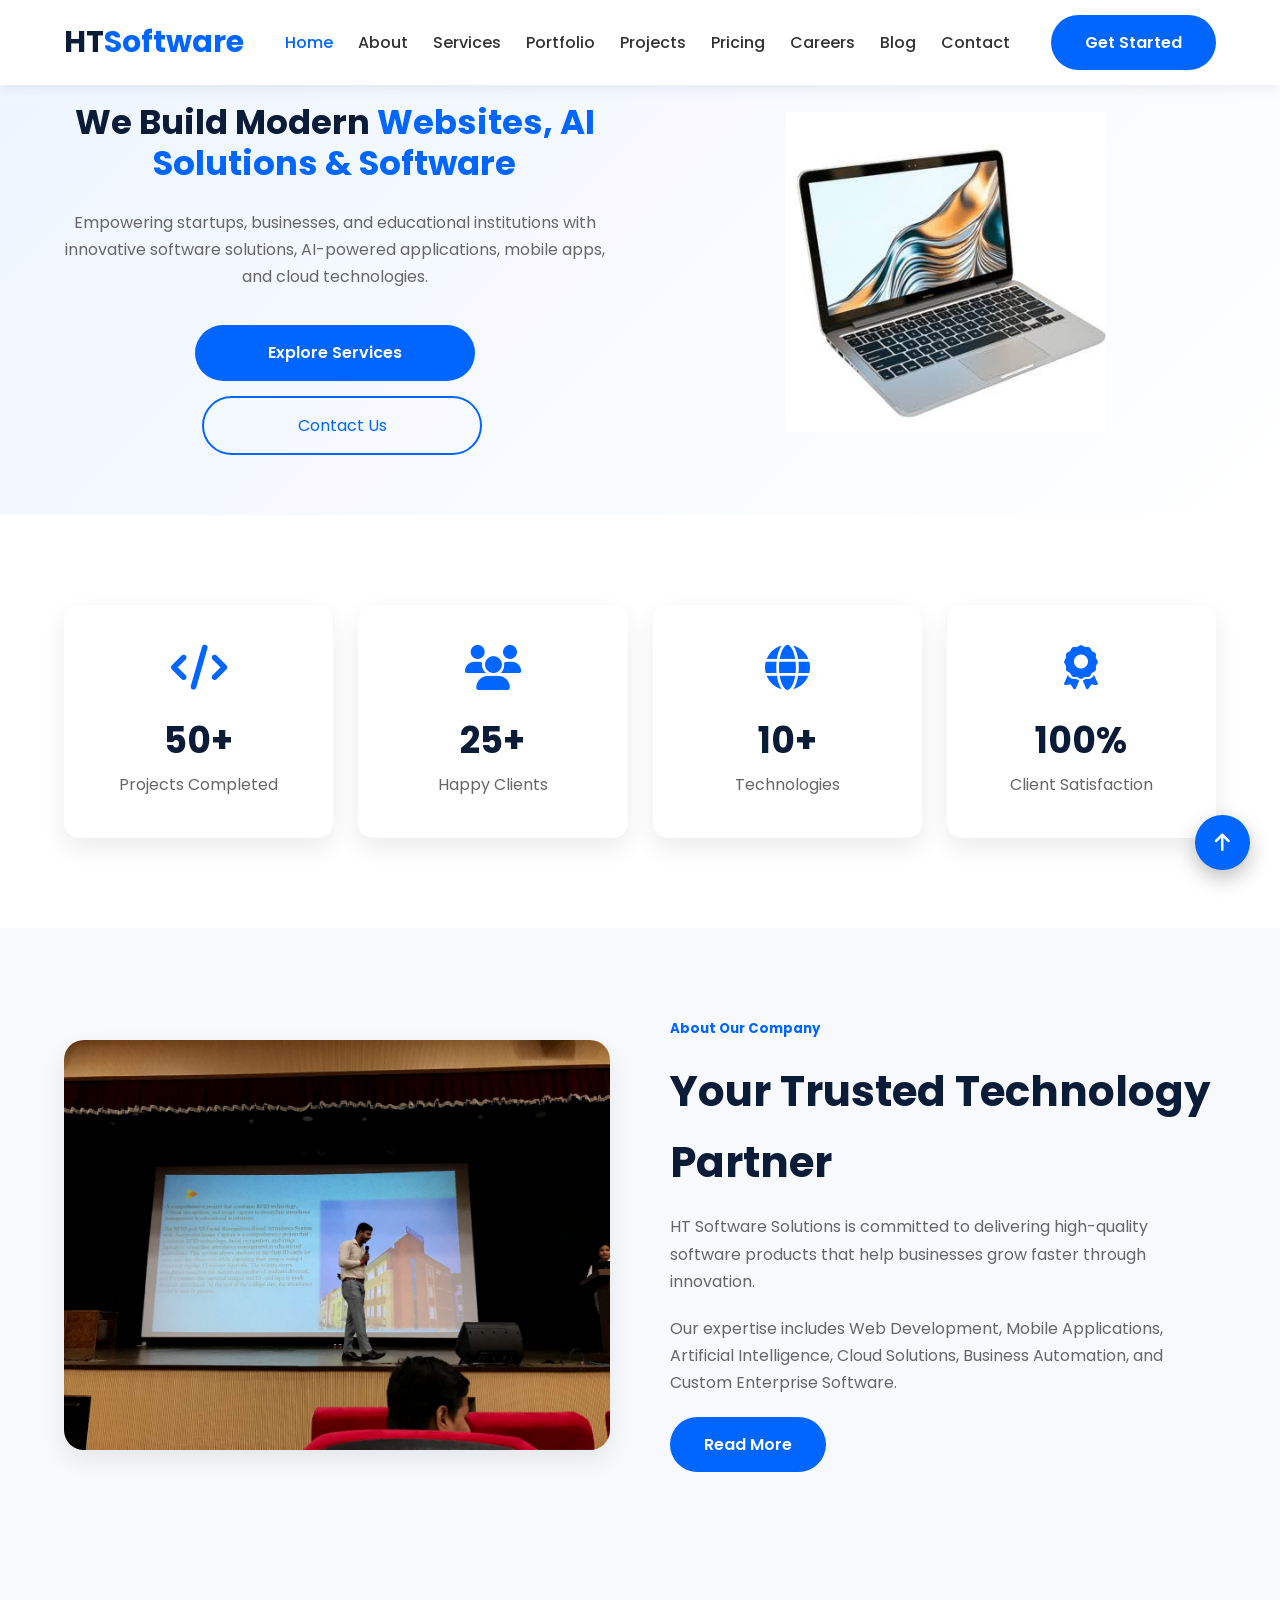
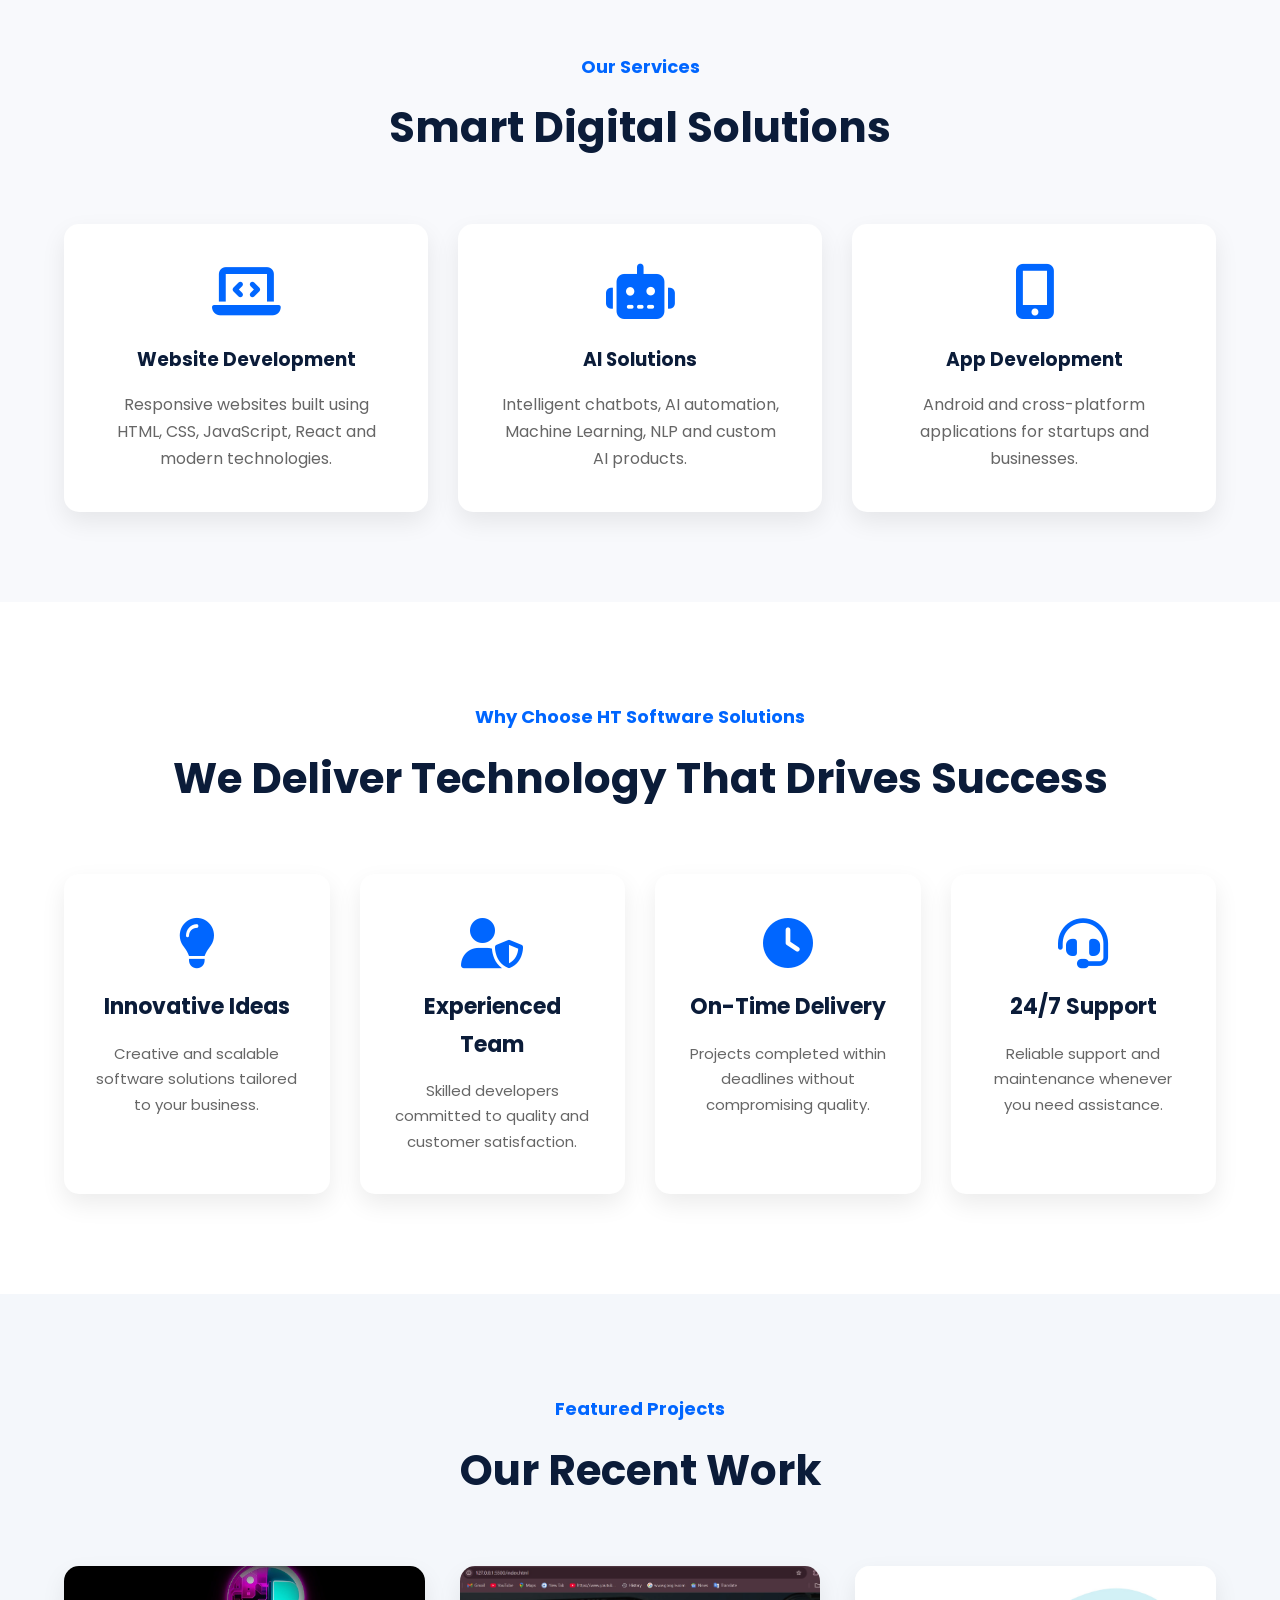
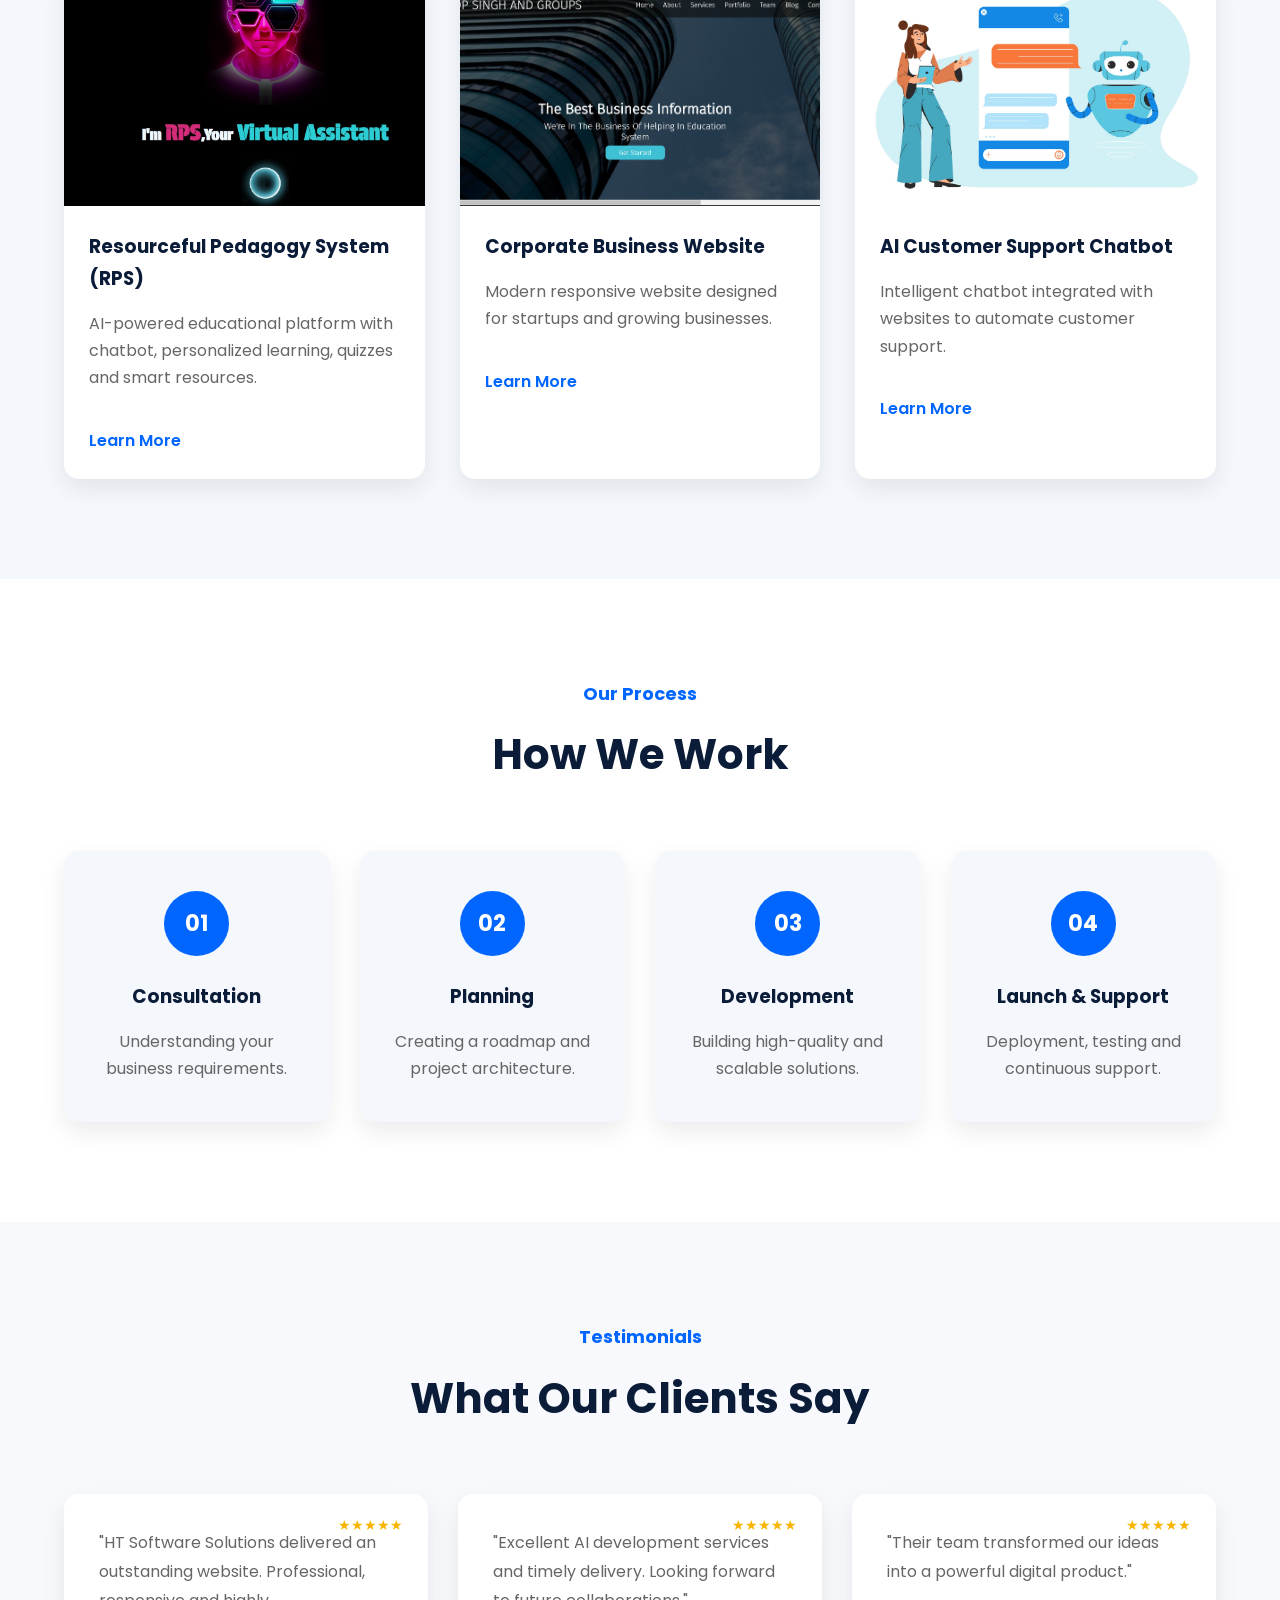
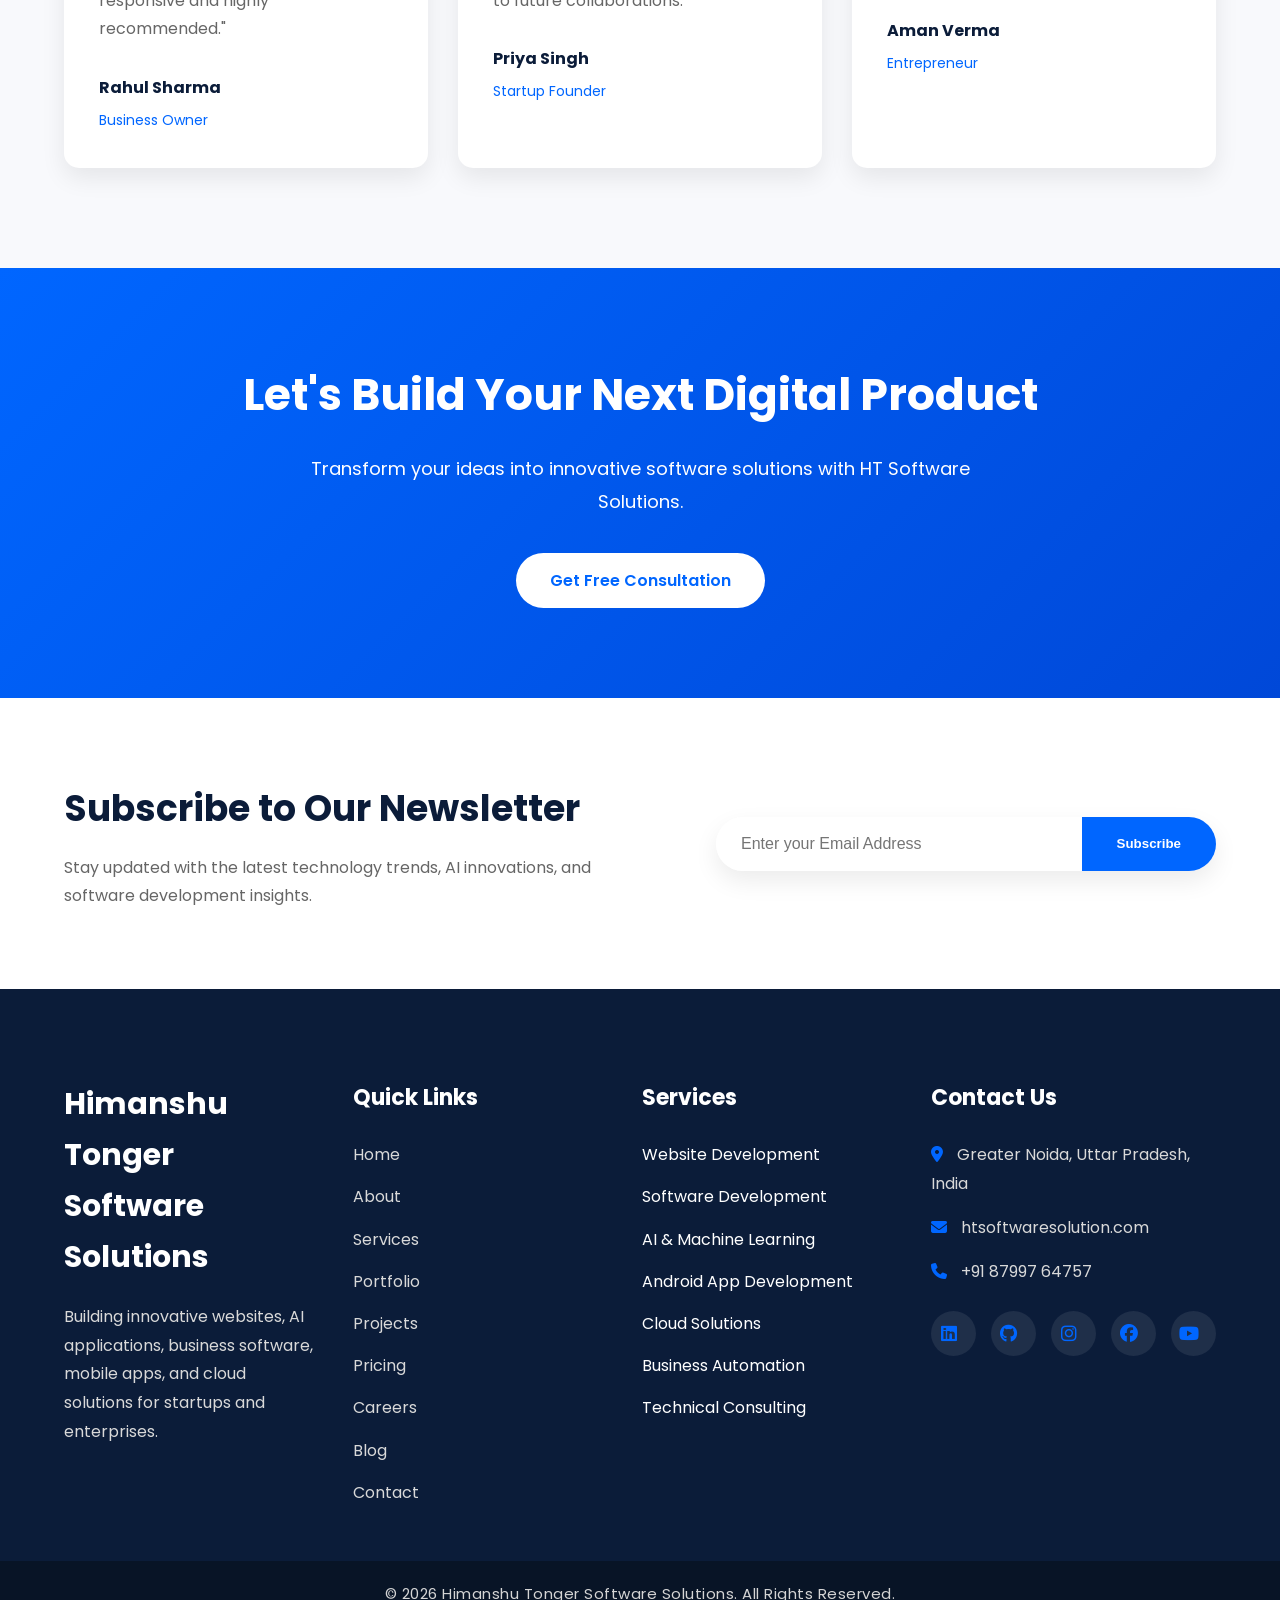
==== commit 1dd5b11b: "Update index.html" ====
--- a/index.html
+++ b/index.html
@@ -4,12 +4,12 @@
 <head> 
     <meta charset="UTF-8"> 
     <meta name="viewport" content="width=device-width, initial-scale=1.0"> 
-    <title>HT Software Solutions | AI & Software Development</title> 
-    <meta name="description" content="HT Software Solutions provides Website Development, AI Solutions, Mobile Apps, Cloud Services and Custom Software Development.">
+    <title>Himanshu Tonger Software Solutions | AI & Software Development</title> 
+    <meta name="description" content="Himanshu Tonger Software Solutions provides Website Development, AI Solutions, Mobile Apps, Cloud Services and Custom Software Development.">
     <link rel="canonical" href="https://00001himanshu.github.io/HT-Software-Solutions/">
 
-<meta property="og:title" content="HT Software Solutions | AI & Software Development">
-<meta property="og:description" content="HT Software Solutions provides Website Development, AI Solutions, Mobile Apps, Cloud Services and Custom Software Development.">
+<meta property="og:title" content="Himanshu Tonger Software Solutions | AI & Software Development">
+<meta property="og:description" content="Himanshu Tonger Software Solutions provides Website Development, AI Solutions, Mobile Apps, Cloud Services and Custom Software Development.">
 <meta property="og:type" content="website">
 <meta property="og:url" content="https://00001himanshu.github.io/HT-Software-Solutions/">
 <meta property="og:image" content="https://00001himanshu.github.io/HT-Software-Solutions/favicon.png">
@@ -649,7 +649,7 @@
 
             <div class="footer-box">
 
-                <h2>HT Software Solutions</h2>
+                <h2>Himanshu Tonger Software Solutions</h2>
 
                 <p>
 
@@ -778,7 +778,7 @@
 
             <p>
 
-                © 2026 HT Software Solutions.
+                © 2026 Himanshu Tonger Software Solutions.
                 All Rights Reserved.
 
             </p>
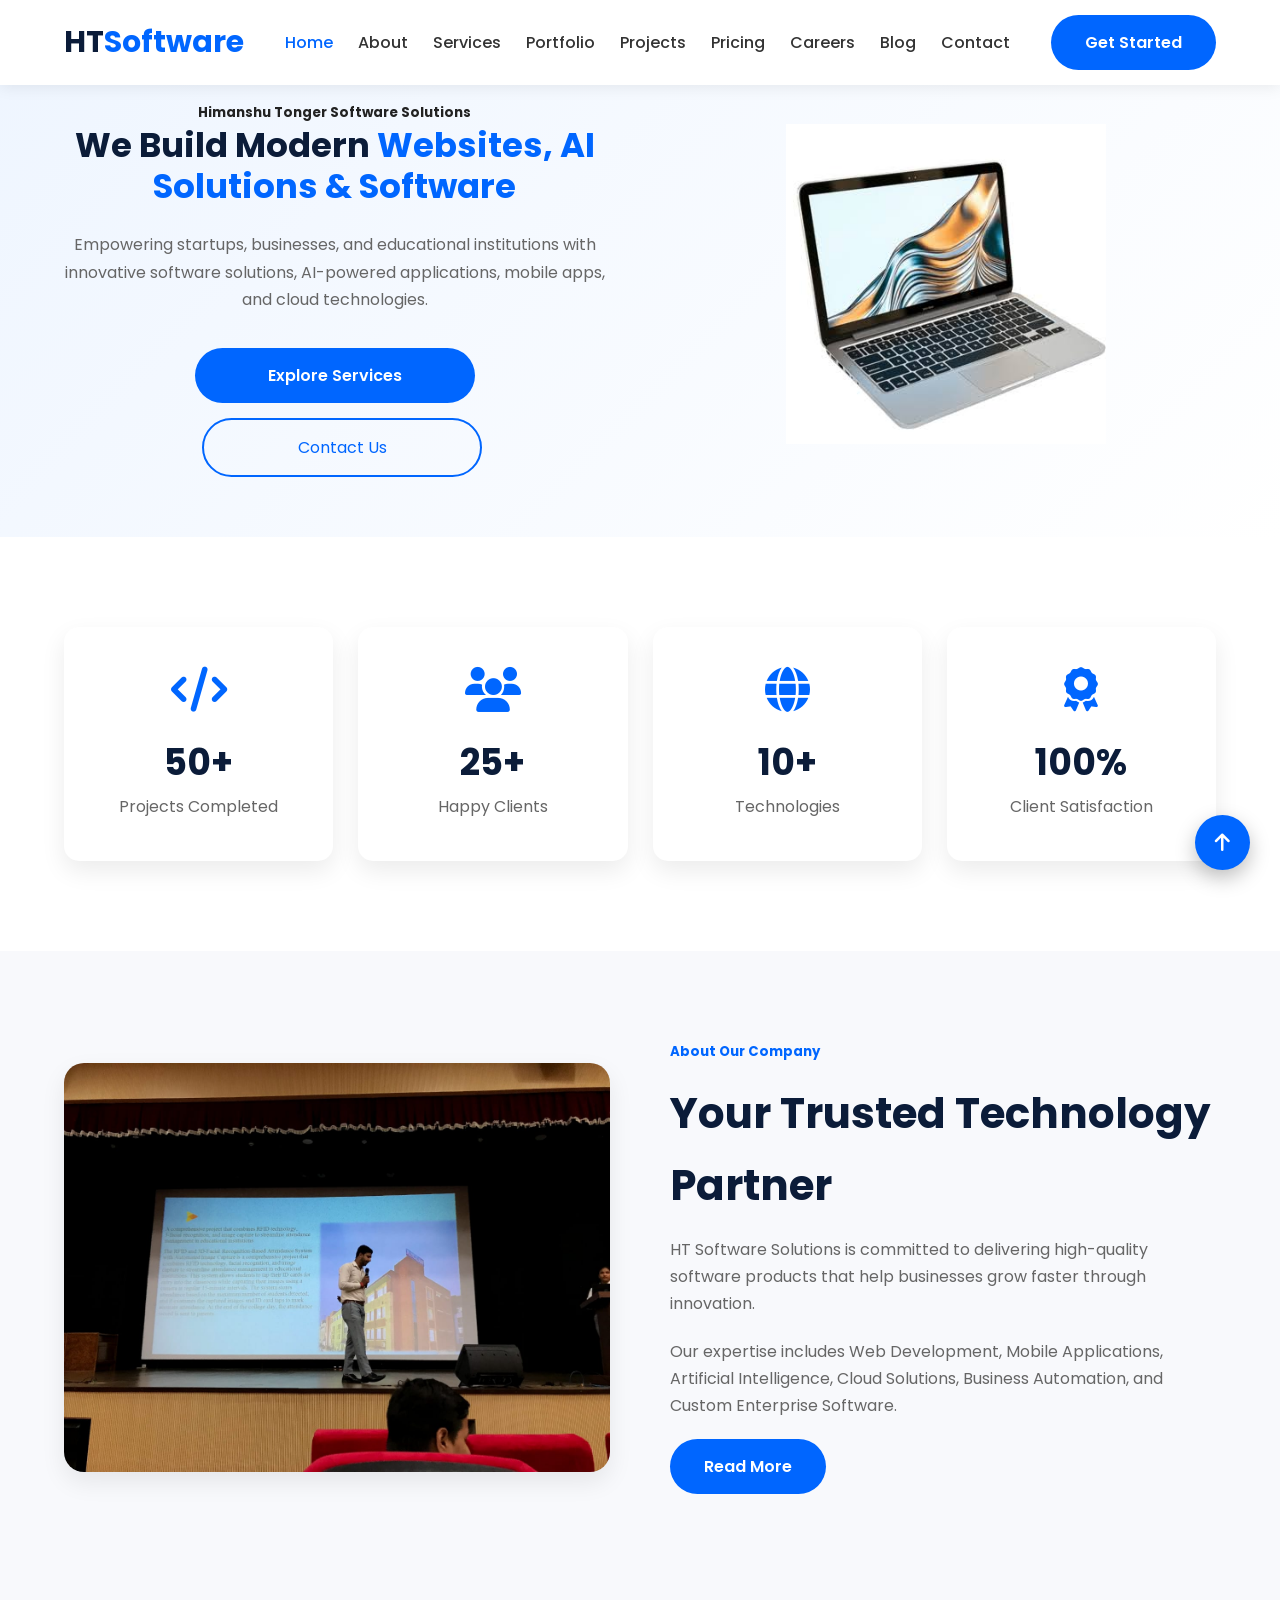
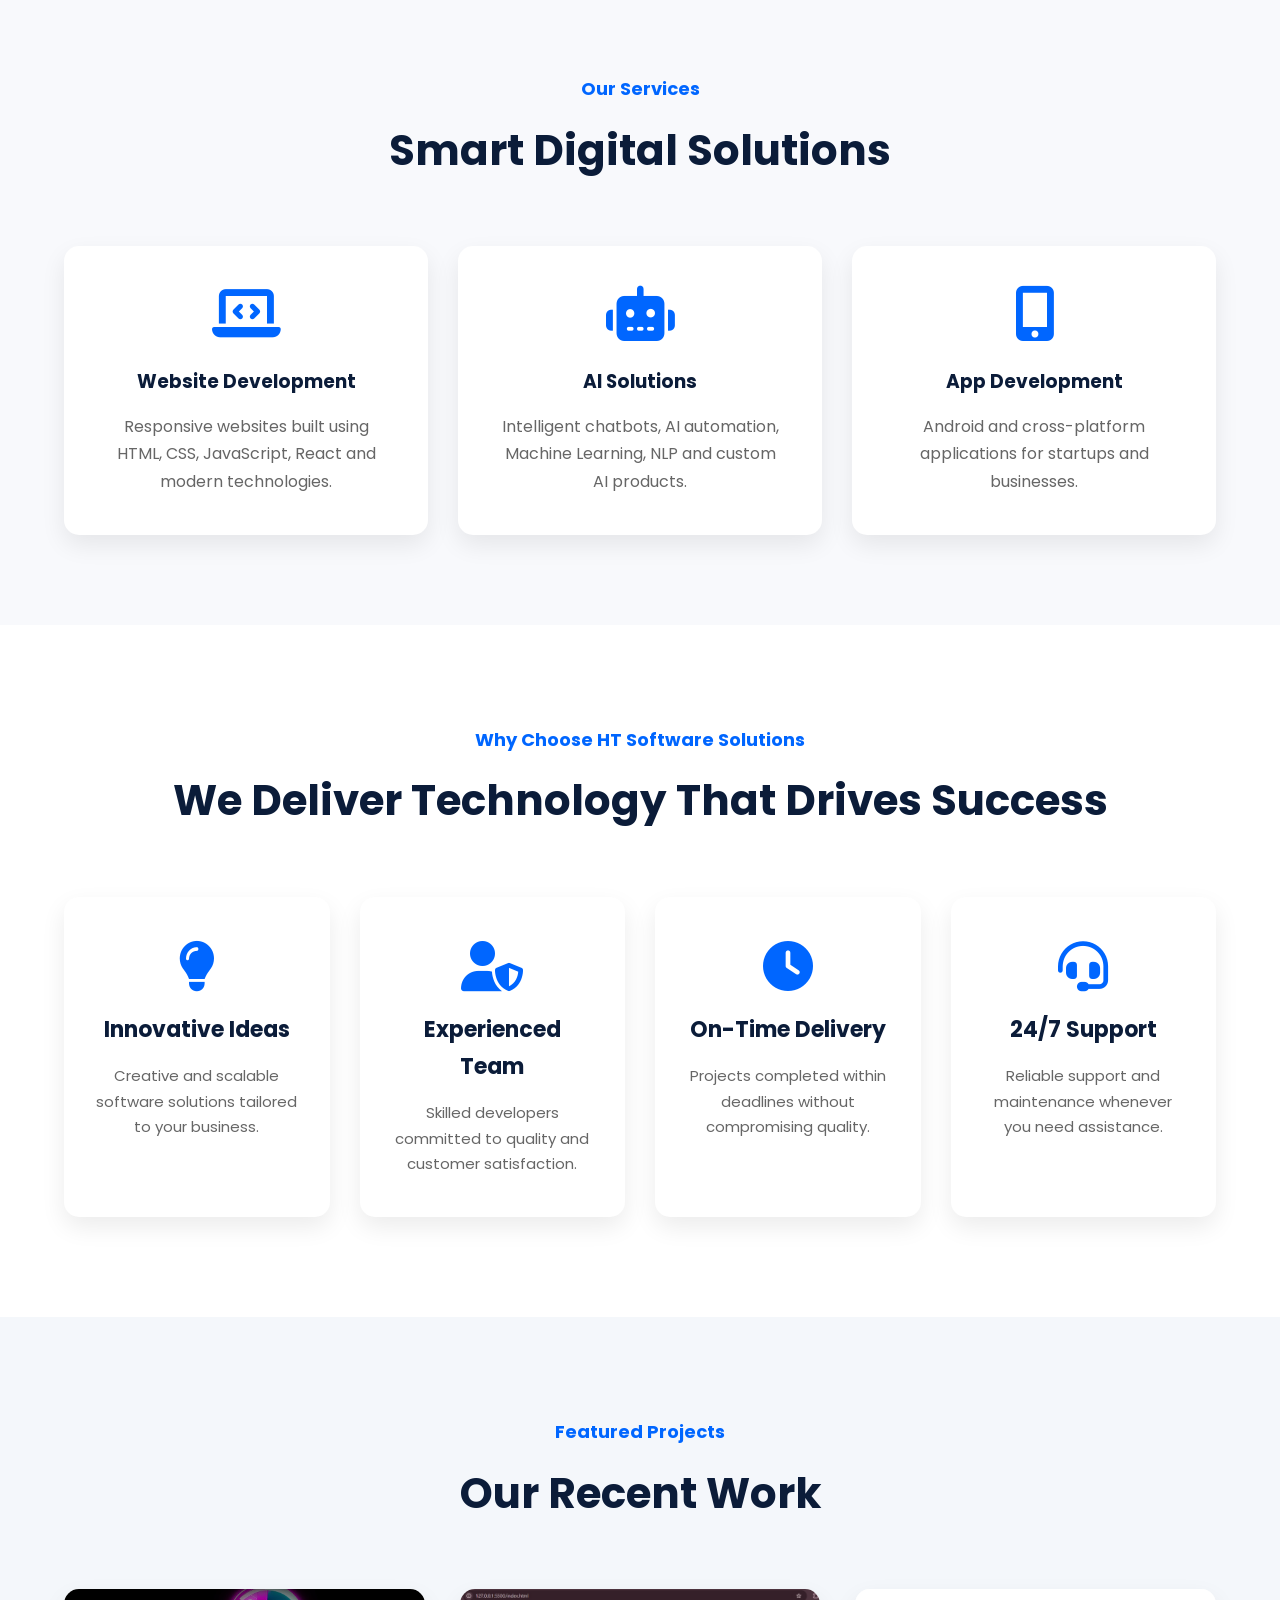
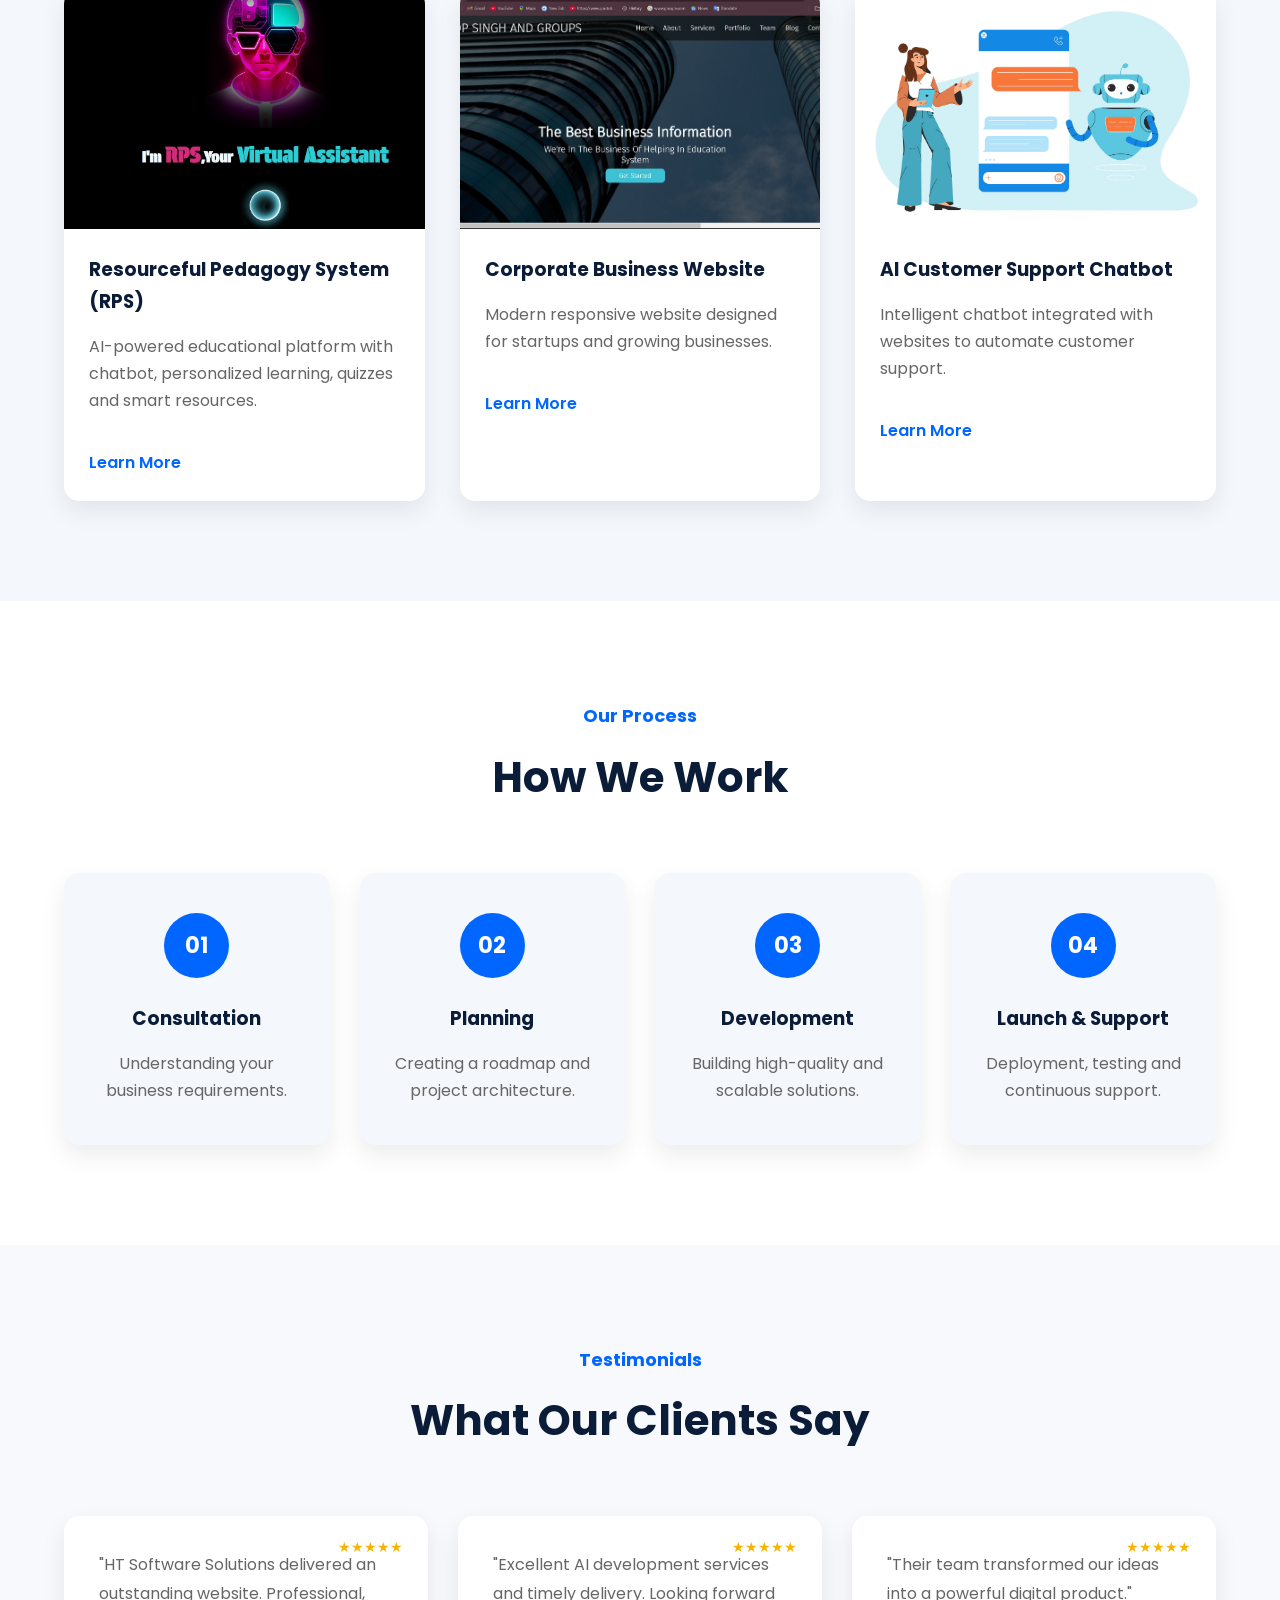
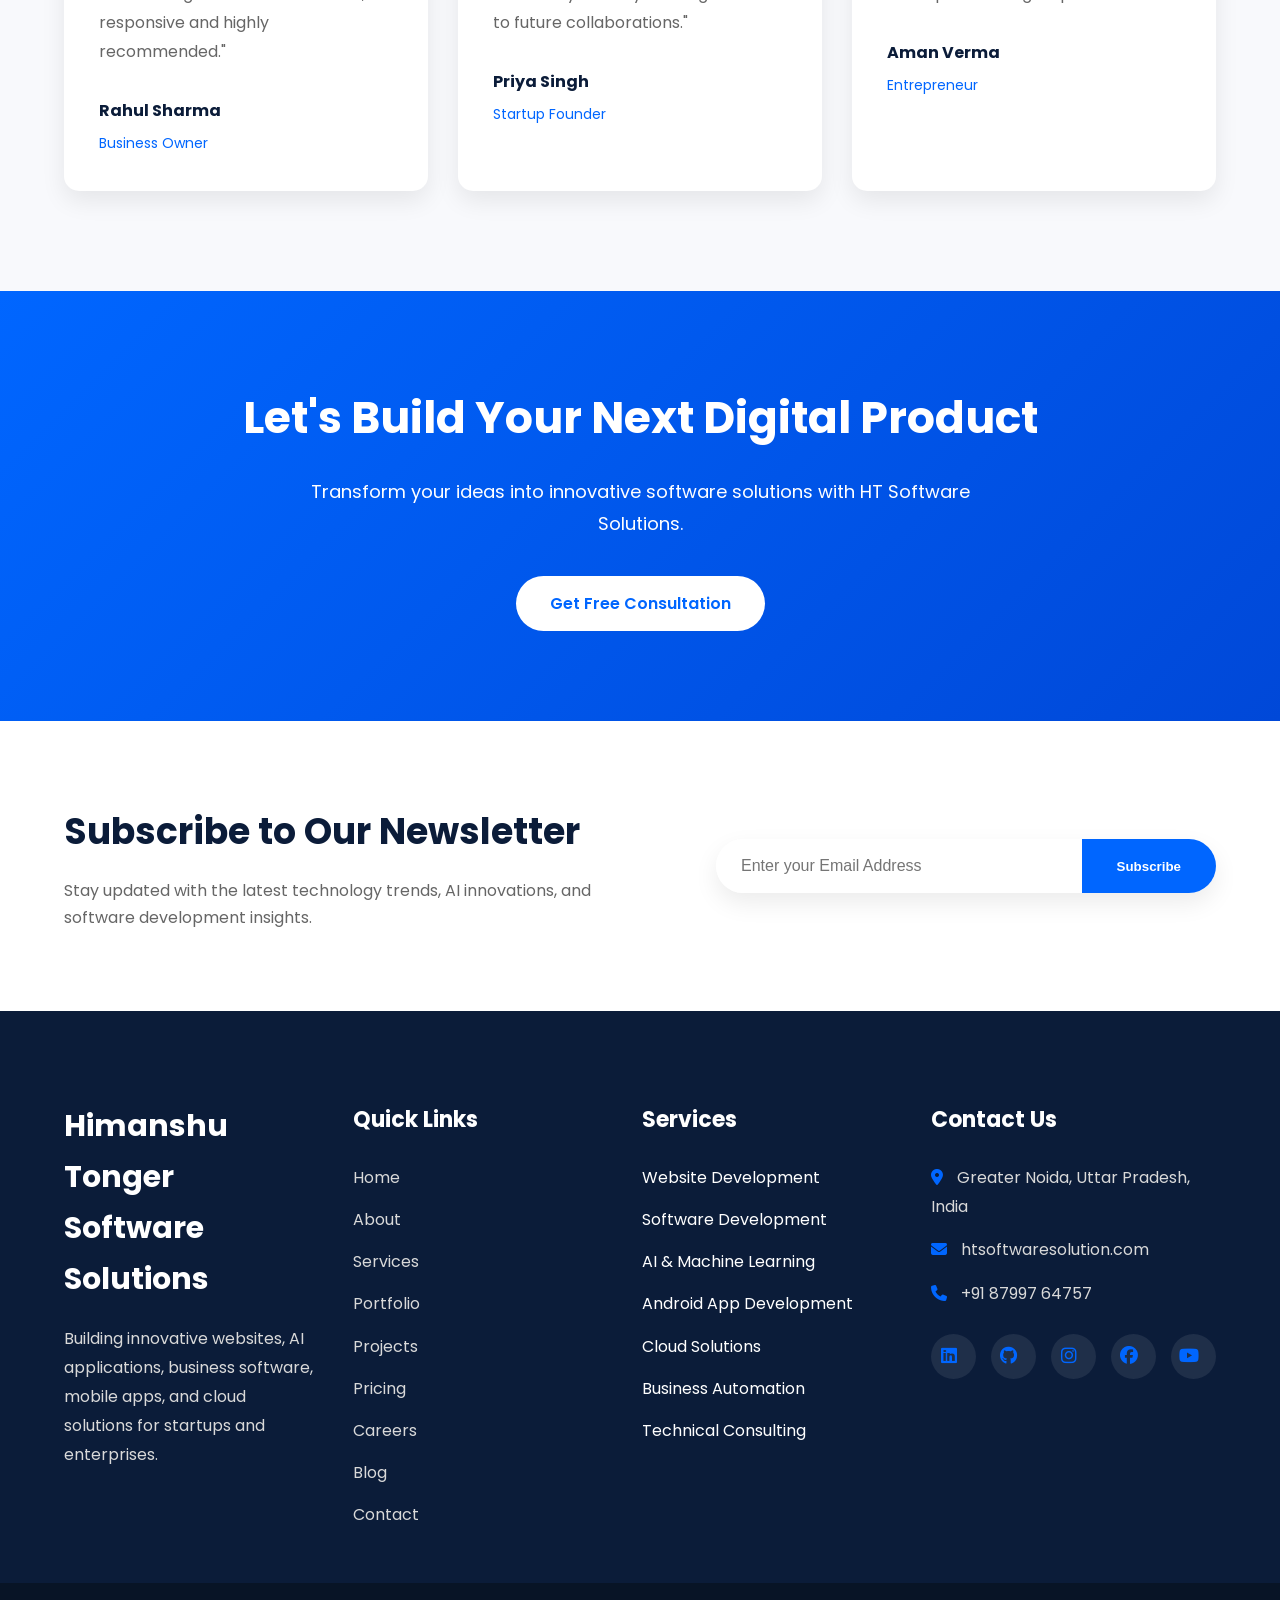
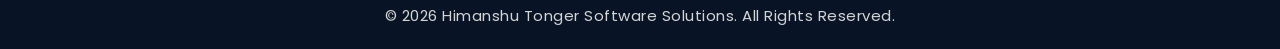
==== commit c10230a8: "Update index.html" ====
--- a/index.html
+++ b/index.html
@@ -33,7 +33,7 @@
 {
   "@context": "https://schema.org",
   "@type": "Organization",
-  "name": "HT Software Solutions",
+  "name": "Himanshu Tonger Software Solutions",
   "url": "https://00001himanshu.github.io/HT-Software-Solutions/",
   "logo": "https://00001himanshu.github.io/HT-Software-Solutions/favicon.png",
   "founder": {
@@ -106,8 +106,8 @@
 
             <div class="hero-left">
 
-                <h4>Welcome to HT Software Solutions</h4>
-
+                <h4>Welcome to Himanshu Tonger Software Solutions</h4>
+<h5>Himanshu Tonger Software Solutions</h5>
                 <h1>
                     We Build Modern
                     <span>Websites, AI Solutions & Software</span>
